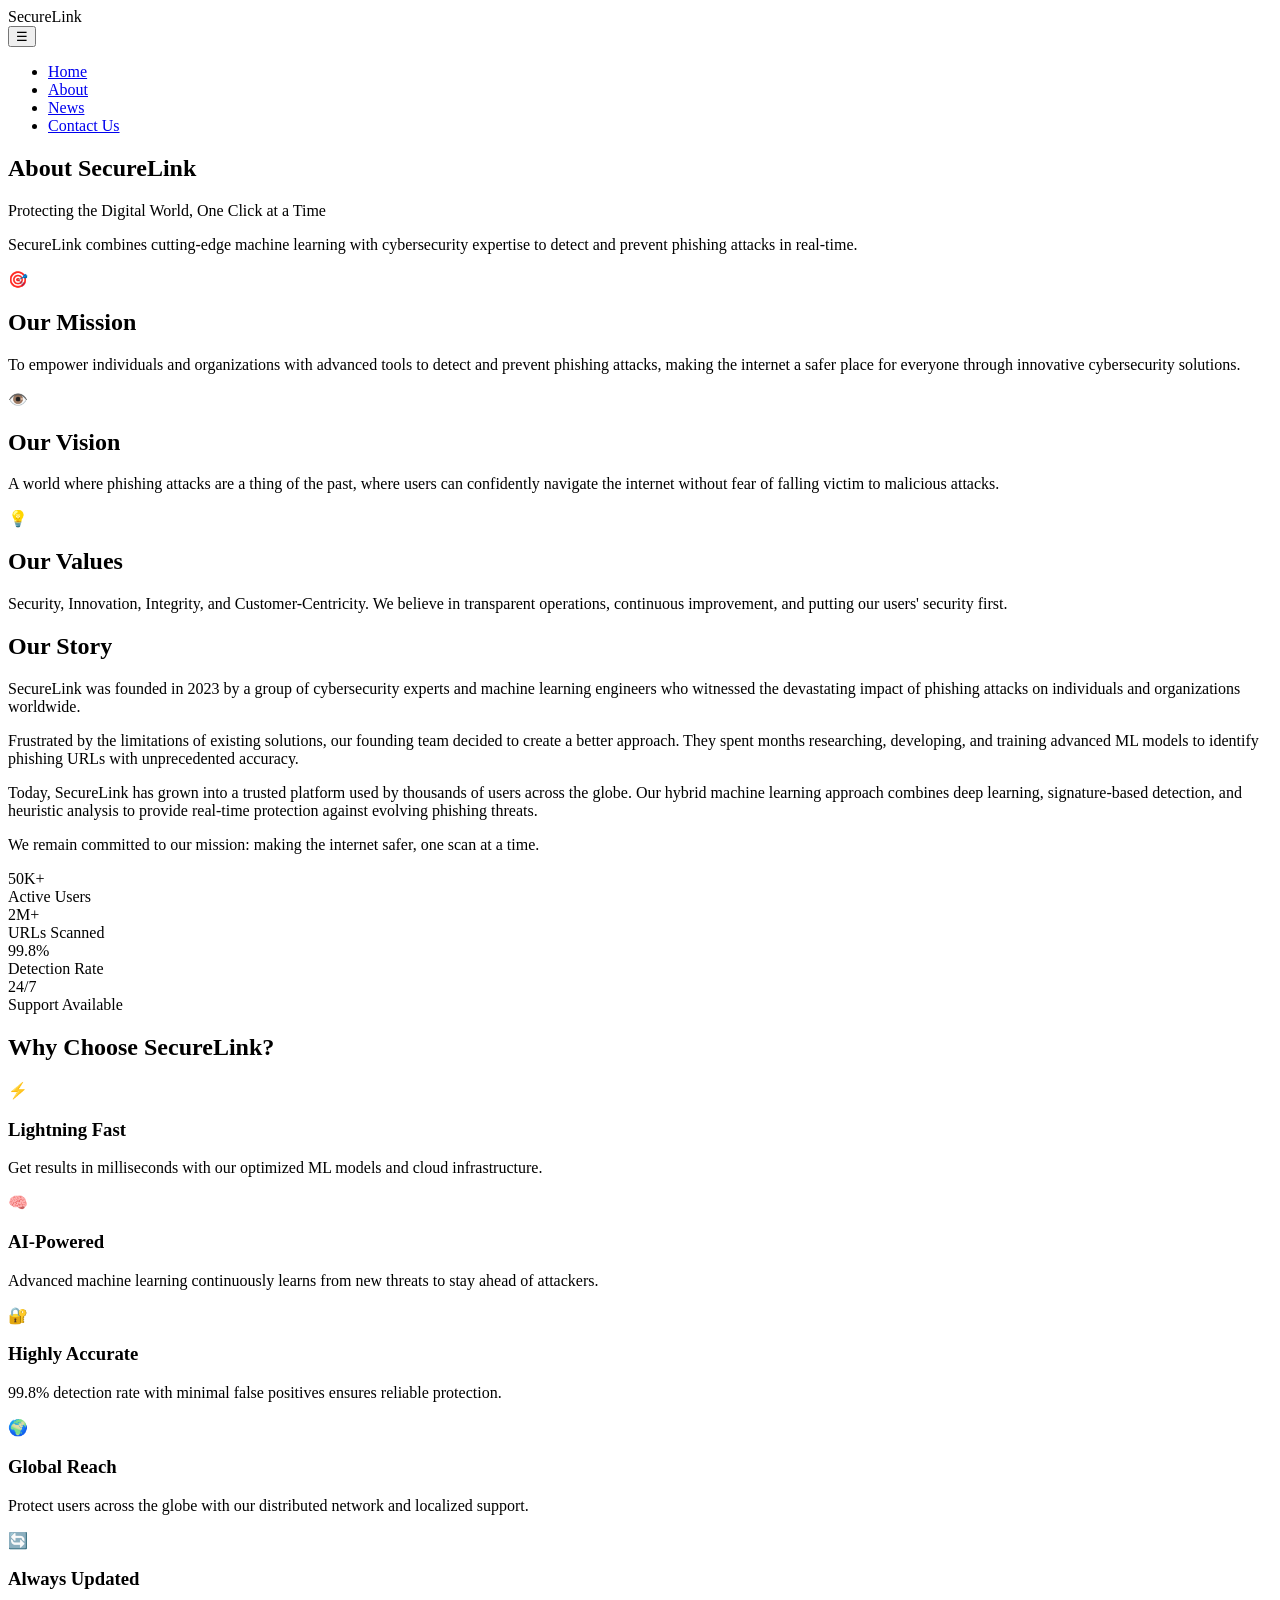
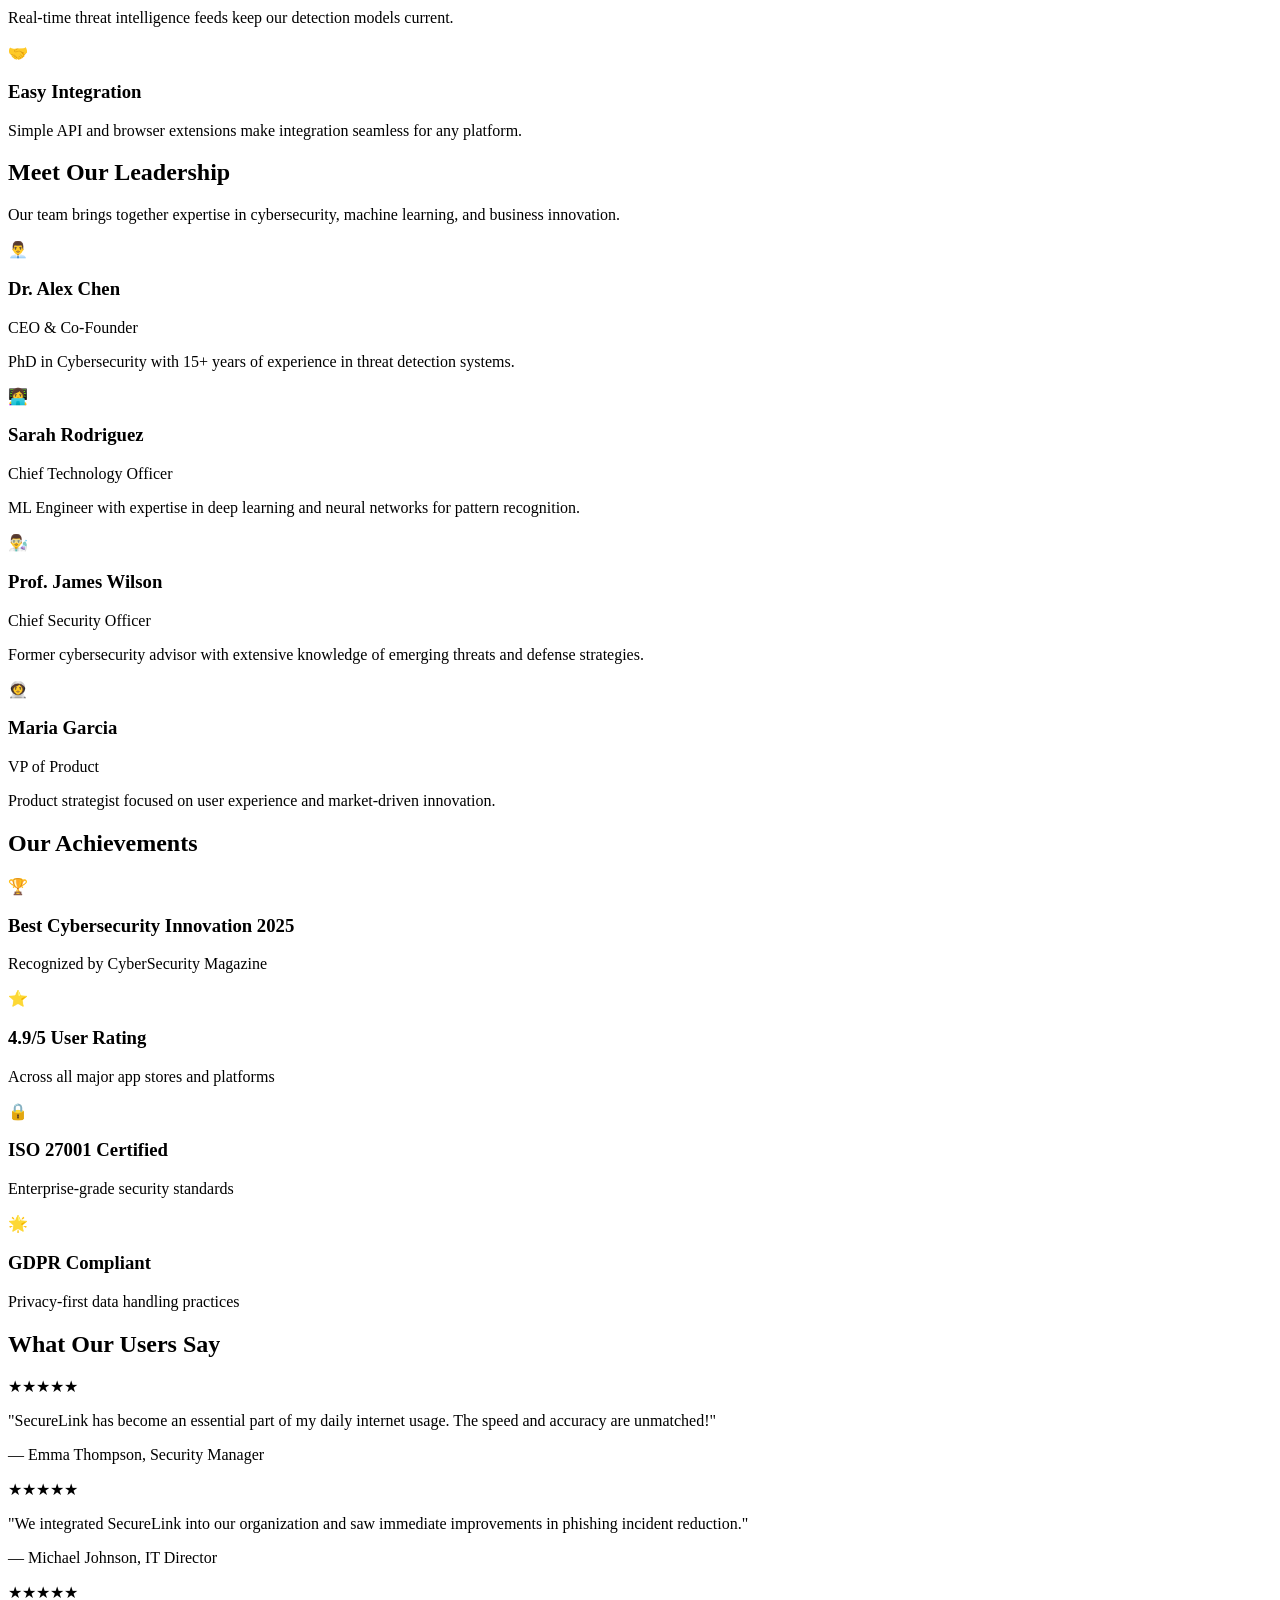
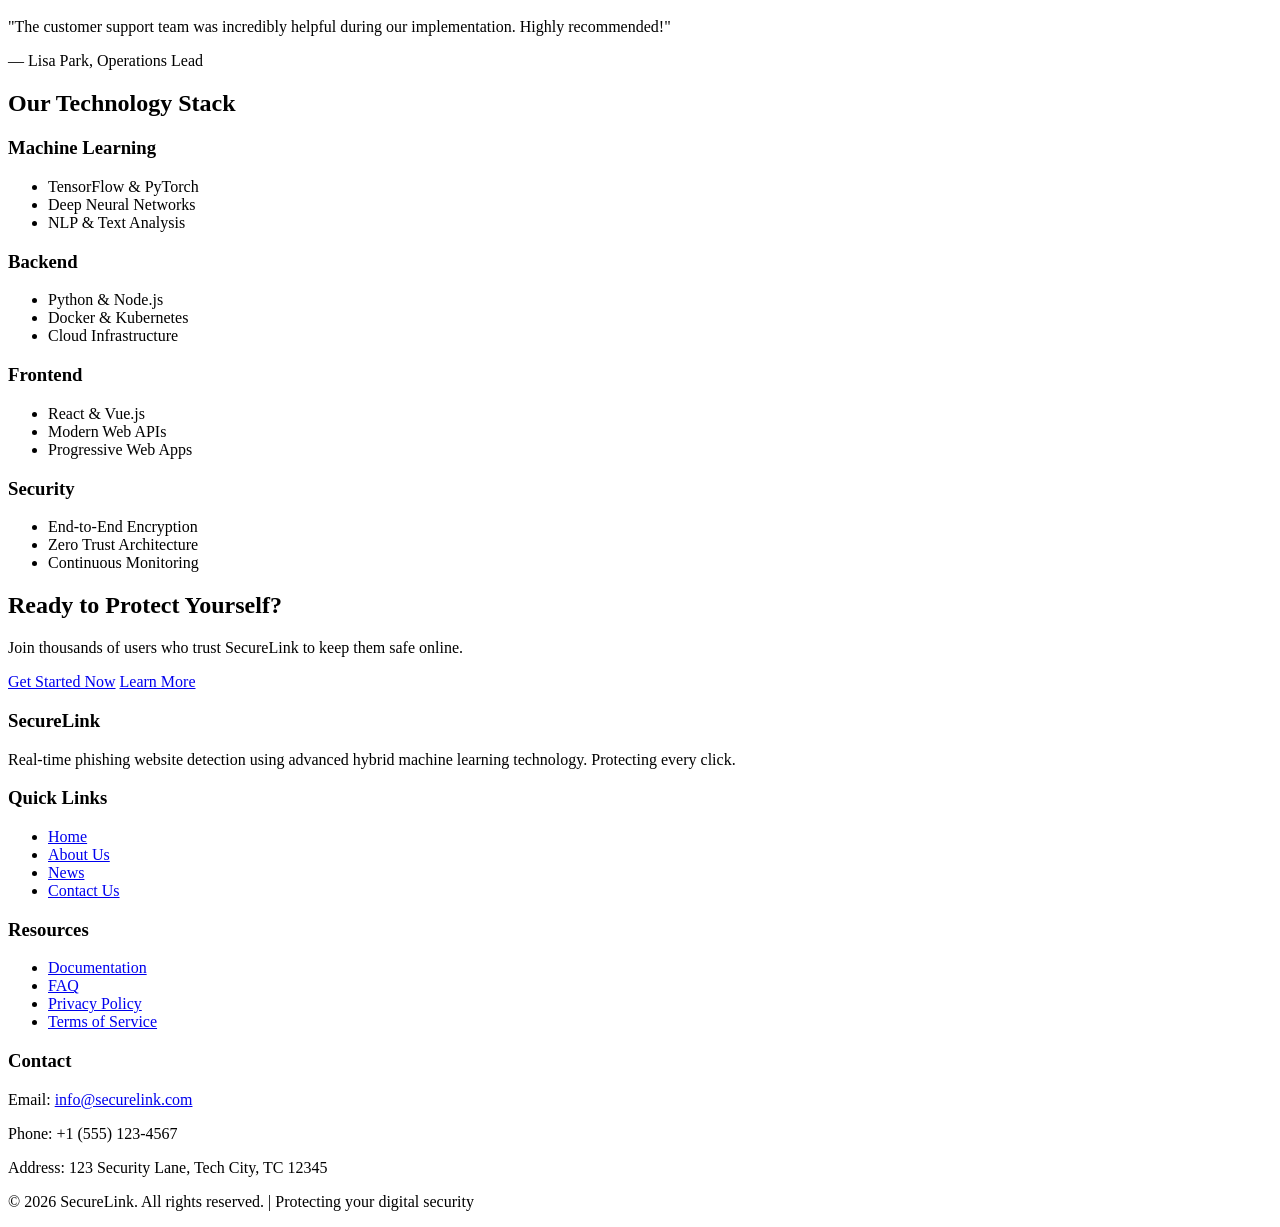
==== about.html @ 4a09cfc0 "about 2.0" ====
<!DOCTYPE html>
<html lang="en">
<head>
    <meta charset="UTF-8">
    <meta http-equiv="X-UA-Compatible" content="IE=edge">
    <meta name="viewport" content="width=device-width, initial-scale=1.0">
    <title>About Us - SecureLink</title>
    <meta name="description" content="Learn about SecureLink's mission to protect users from phishing attacks using advanced machine learning technology.">
    <link rel="stylesheet" href="css/style.css">
</head>
<body>
    <header class="site-header">
        <div class="logo">SecureLink</div>
        <button class="nav-toggle" aria-label="Toggle navigation">&#9776;</button>
        <nav class="main-nav">
            <ul>
                <li><a href="index.html">Home</a></li>
                <li><a href="about.html" class="active">About</a></li>
                <li><a href="#news">News</a></li>
                <li><a href="contact.html">Contact Us</a></li>
            </ul>
        </nav>
    </header>

    <main class="home-page">
        <!-- Hero Section -->
        <section class="about-hero" aria-labelledby="about-title">
            <div class="about-hero-content">
                <h1 id="about-title">About SecureLink</h1>
                <p class="hero-subtitle">Protecting the Digital World, One Click at a Time</p>
                <p class="hero-description">
                    SecureLink combines cutting-edge machine learning with cybersecurity expertise to detect and prevent phishing attacks in real-time.
                </p>
            </div>
        </section>

        <!-- Mission & Vision Section -->
        <section class="mission-vision" aria-labelledby="mission-heading">
            <div class="mission-vision-container">
                <article class="mission-card">
                    <div class="card-icon">🎯</div>
                    <h2 id="mission-heading">Our Mission</h2>
                    <p>
                        To empower individuals and organizations with advanced tools to detect and prevent phishing attacks, 
                        making the internet a safer place for everyone through innovative cybersecurity solutions.
                    </p>
                </article>

                <article class="mission-card">
                    <div class="card-icon">👁️</div>
                    <h2>Our Vision</h2>
                    <p>
                        A world where phishing attacks are a thing of the past, where users can confidently navigate the internet 
                        without fear of falling victim to malicious attacks.
                    </p>
                </article>

                <article class="mission-card">
                    <div class="card-icon">💡</div>
                    <h2>Our Values</h2>
                    <p>
                        Security, Innovation, Integrity, and Customer-Centricity. We believe in transparent operations, 
                        continuous improvement, and putting our users' security first.
                    </p>
                </article>
            </div>
        </section>

        <!-- Story Section -->
        <section class="about-story" aria-labelledby="story-heading">
            <div class="story-container">
                <div class="story-content">
                    <h2 id="story-heading">Our Story</h2>
                    <p>
                        SecureLink was founded in 2023 by a group of cybersecurity experts and machine learning engineers 
                        who witnessed the devastating impact of phishing attacks on individuals and organizations worldwide.
                    </p>
                    <p>
                        Frustrated by the limitations of existing solutions, our founding team decided to create a better approach. 
                        They spent months researching, developing, and training advanced ML models to identify phishing URLs with 
                        unprecedented accuracy.
                    </p>
                    <p>
                        Today, SecureLink has grown into a trusted platform used by thousands of users across the globe. 
                        Our hybrid machine learning approach combines deep learning, signature-based detection, and heuristic analysis 
                        to provide real-time protection against evolving phishing threats.
                    </p>
                    <p>
                        We remain committed to our mission: making the internet safer, one scan at a time.
                    </p>
                </div>
                <div class="story-stats">
                    <div class="stat-box">
                        <div class="stat-number">50K+</div>
                        <div class="stat-label">Active Users</div>
                    </div>
                    <div class="stat-box">
                        <div class="stat-number">2M+</div>
                        <div class="stat-label">URLs Scanned</div>
                    </div>
                    <div class="stat-box">
                        <div class="stat-number">99.8%</div>
                        <div class="stat-label">Detection Rate</div>
                    </div>
                    <div class="stat-box">
                        <div class="stat-number">24/7</div>
                        <div class="stat-label">Support Available</div>
                    </div>
                </div>
            </div>
        </section>

        <!-- Features/Highlights Section -->
        <section class="about-features" aria-labelledby="features-heading">
            <div class="features-container">
                <h2 id="features-heading">Why Choose SecureLink?</h2>
                <div class="features-grid">
                    <article class="feature-item" tabindex="0">
                        <div class="feature-icon">⚡</div>
                        <h3>Lightning Fast</h3>
                        <p>Get results in milliseconds with our optimized ML models and cloud infrastructure.</p>
                    </article>

                    <article class="feature-item" tabindex="0">
                        <div class="feature-icon">🧠</div>
                        <h3>AI-Powered</h3>
                        <p>Advanced machine learning continuously learns from new threats to stay ahead of attackers.</p>
                    </article>

                    <article class="feature-item" tabindex="0">
                        <div class="feature-icon">🔐</div>
                        <h3>Highly Accurate</h3>
                        <p>99.8% detection rate with minimal false positives ensures reliable protection.</p>
                    </article>

                    <article class="feature-item" tabindex="0">
                        <div class="feature-icon">🌍</div>
                        <h3>Global Reach</h3>
                        <p>Protect users across the globe with our distributed network and localized support.</p>
                    </article>

                    <article class="feature-item" tabindex="0">
                        <div class="feature-icon">🔄</div>
                        <h3>Always Updated</h3>
                        <p>Real-time threat intelligence feeds keep our detection models current.</p>
                    </article>

                    <article class="feature-item" tabindex="0">
                        <div class="feature-icon">🤝</div>
                        <h3>Easy Integration</h3>
                        <p>Simple API and browser extensions make integration seamless for any platform.</p>
                    </article>
                </div>
            </div>
        </section>

        <!-- Team Section -->
        <section class="about-team" aria-labelledby="team-heading">
            <div class="team-container">
                <h2 id="team-heading">Meet Our Leadership</h2>
                <p class="team-intro">
                    Our team brings together expertise in cybersecurity, machine learning, and business innovation.
                </p>
                <div class="team-grid">
                    <article class="team-member">
                        <div class="member-avatar">👨‍💼</div>
                        <h3>Dr. Alex Chen</h3>
                        <p class="member-role">CEO & Co-Founder</p>
                        <p class="member-bio">
                            PhD in Cybersecurity with 15+ years of experience in threat detection systems.
                        </p>
                    </article>

                    <article class="team-member">
                        <div class="member-avatar">👩‍💻</div>
                        <h3>Sarah Rodriguez</h3>
                        <p class="member-role">Chief Technology Officer</p>
                        <p class="member-bio">
                            ML Engineer with expertise in deep learning and neural networks for pattern recognition.
                        </p>
                    </article>

                    <article class="team-member">
                        <div class="member-avatar">👨‍🔬</div>
                        <h3>Prof. James Wilson</h3>
                        <p class="member-role">Chief Security Officer</p>
                        <p class="member-bio">
                            Former cybersecurity advisor with extensive knowledge of emerging threats and defense strategies.
                        </p>
                    </article>

                    <article class="team-member">
                        <div class="member-avatar">👩‍🚀</div>
                        <h3>Maria Garcia</h3>
                        <p class="member-role">VP of Product</p>
                        <p class="member-bio">
                            Product strategist focused on user experience and market-driven innovation.
                        </p>
                    </article>
                </div>
            </div>
        </section>

        <!-- Achievements Section -->
        <section class="achievements" aria-labelledby="achievements-heading">
            <div class="achievements-container">
                <h2 id="achievements-heading">Our Achievements</h2>
                <div class="achievements-grid">
                    <div class="achievement-item">
                        <span class="achievement-icon">🏆</span>
                        <h3>Best Cybersecurity Innovation 2025</h3>
                        <p>Recognized by CyberSecurity Magazine</p>
                    </div>
                    <div class="achievement-item">
                        <span class="achievement-icon">⭐</span>
                        <h3>4.9/5 User Rating</h3>
                        <p>Across all major app stores and platforms</p>
                    </div>
                    <div class="achievement-item">
                        <span class="achievement-icon">🔒</span>
                        <h3>ISO 27001 Certified</h3>
                        <p>Enterprise-grade security standards</p>
                    </div>
                    <div class="achievement-item">
                        <span class="achievement-icon">🌟</span>
                        <h3>GDPR Compliant</h3>
                        <p>Privacy-first data handling practices</p>
                    </div>
                </div>
            </div>
        </section>

        <!-- Testimonials Section -->
        <section class="testimonials" aria-labelledby="testimonials-heading">
            <div class="testimonials-container">
                <h2 id="testimonials-heading">What Our Users Say</h2>
                <div class="testimonials-grid">
                    <article class="testimonial-card">
                        <div class="testimonial-rating">★★★★★</div>
                        <p class="testimonial-text">
                            "SecureLink has become an essential part of my daily internet usage. The speed and accuracy are unmatched!"
                        </p>
                        <p class="testimonial-author">— Emma Thompson, Security Manager</p>
                    </article>

                    <article class="testimonial-card">
                        <div class="testimonial-rating">★★★★★</div>
                        <p class="testimonial-text">
                            "We integrated SecureLink into our organization and saw immediate improvements in phishing incident reduction."
                        </p>
                        <p class="testimonial-author">— Michael Johnson, IT Director</p>
                    </article>

                    <article class="testimonial-card">
                        <div class="testimonial-rating">★★★★★</div>
                        <p class="testimonial-text">
                            "The customer support team was incredibly helpful during our implementation. Highly recommended!"
                        </p>
                        <p class="testimonial-author">— Lisa Park, Operations Lead</p>
                    </article>
                </div>
            </div>
        </section>

        <!-- Technology Stack Section -->
        <section class="technology-stack" aria-labelledby="tech-heading">
            <div class="tech-container">
                <h2 id="tech-heading">Our Technology Stack</h2>
                <div class="tech-grid">
                    <div class="tech-item">
                        <h3>Machine Learning</h3>
                        <ul>
                            <li>TensorFlow & PyTorch</li>
                            <li>Deep Neural Networks</li>
                            <li>NLP & Text Analysis</li>
                        </ul>
                    </div>
                    <div class="tech-item">
                        <h3>Backend</h3>
                        <ul>
                            <li>Python & Node.js</li>
                            <li>Docker & Kubernetes</li>
                            <li>Cloud Infrastructure</li>
                        </ul>
                    </div>
                    <div class="tech-item">
                        <h3>Frontend</h3>
                        <ul>
                            <li>React & Vue.js</li>
                            <li>Modern Web APIs</li>
                            <li>Progressive Web Apps</li>
                        </ul>
                    </div>
                    <div class="tech-item">
                        <h3>Security</h3>
                        <ul>
                            <li>End-to-End Encryption</li>
                            <li>Zero Trust Architecture</li>
                            <li>Continuous Monitoring</li>
                        </ul>
                    </div>
                </div>
            </div>
        </section>

        <!-- CTA Section -->
        <section class="about-cta" aria-labelledby="cta-heading">
            <div class="cta-content">
                <h2 id="cta-heading">Ready to Protect Yourself?</h2>
                <p>Join thousands of users who trust SecureLink to keep them safe online.</p>
                <div class="cta-buttons">
                    <a href="index.html" class="cta-btn cta-btn-primary">Get Started Now</a>
                    <a href="contact.html" class="cta-btn cta-btn-secondary">Learn More</a>
                </div>
            </div>
        </section>
    </main>

    <footer>
        <div class="footer-content">
            <div class="footer-section">
                <h3>SecureLink</h3>
                <p>Real-time phishing website detection using advanced hybrid machine learning technology. Protecting every click.</p>
            </div>
            <div class="footer-section">
                <h3>Quick Links</h3>
                <ul>
                    <li><a href="index.html">Home</a></li>
                    <li><a href="about.html">About Us</a></li>
                    <li><a href="#news">News</a></li>
                    <li><a href="contact.html">Contact Us</a></li>
                </ul>
            </div>
            <div class="footer-section">
                <h3>Resources</h3>
                <ul>
                    <li><a href="#">Documentation</a></li>
                    <li><a href="#">FAQ</a></li>
                    <li><a href="#">Privacy Policy</a></li>
                    <li><a href="#">Terms of Service</a></li>
                </ul>
            </div>
            <div class="footer-section">
                <h3>Contact</h3>
                <p>Email: <a href="mailto:info@securelink.com">info@securelink.com</a></p>
                <p>Phone: +1 (555) 123-4567</p>
                <p>Address: 123 Security Lane, Tech City, TC 12345</p>
            </div>
        </div>
        <div class="footer-bottom">
            <p>&copy; 2026 SecureLink. All rights reserved. | Protecting your digital security</p>
        </div>
    </footer>

    <script src="js/Script.js"></script>
</body>
</html>
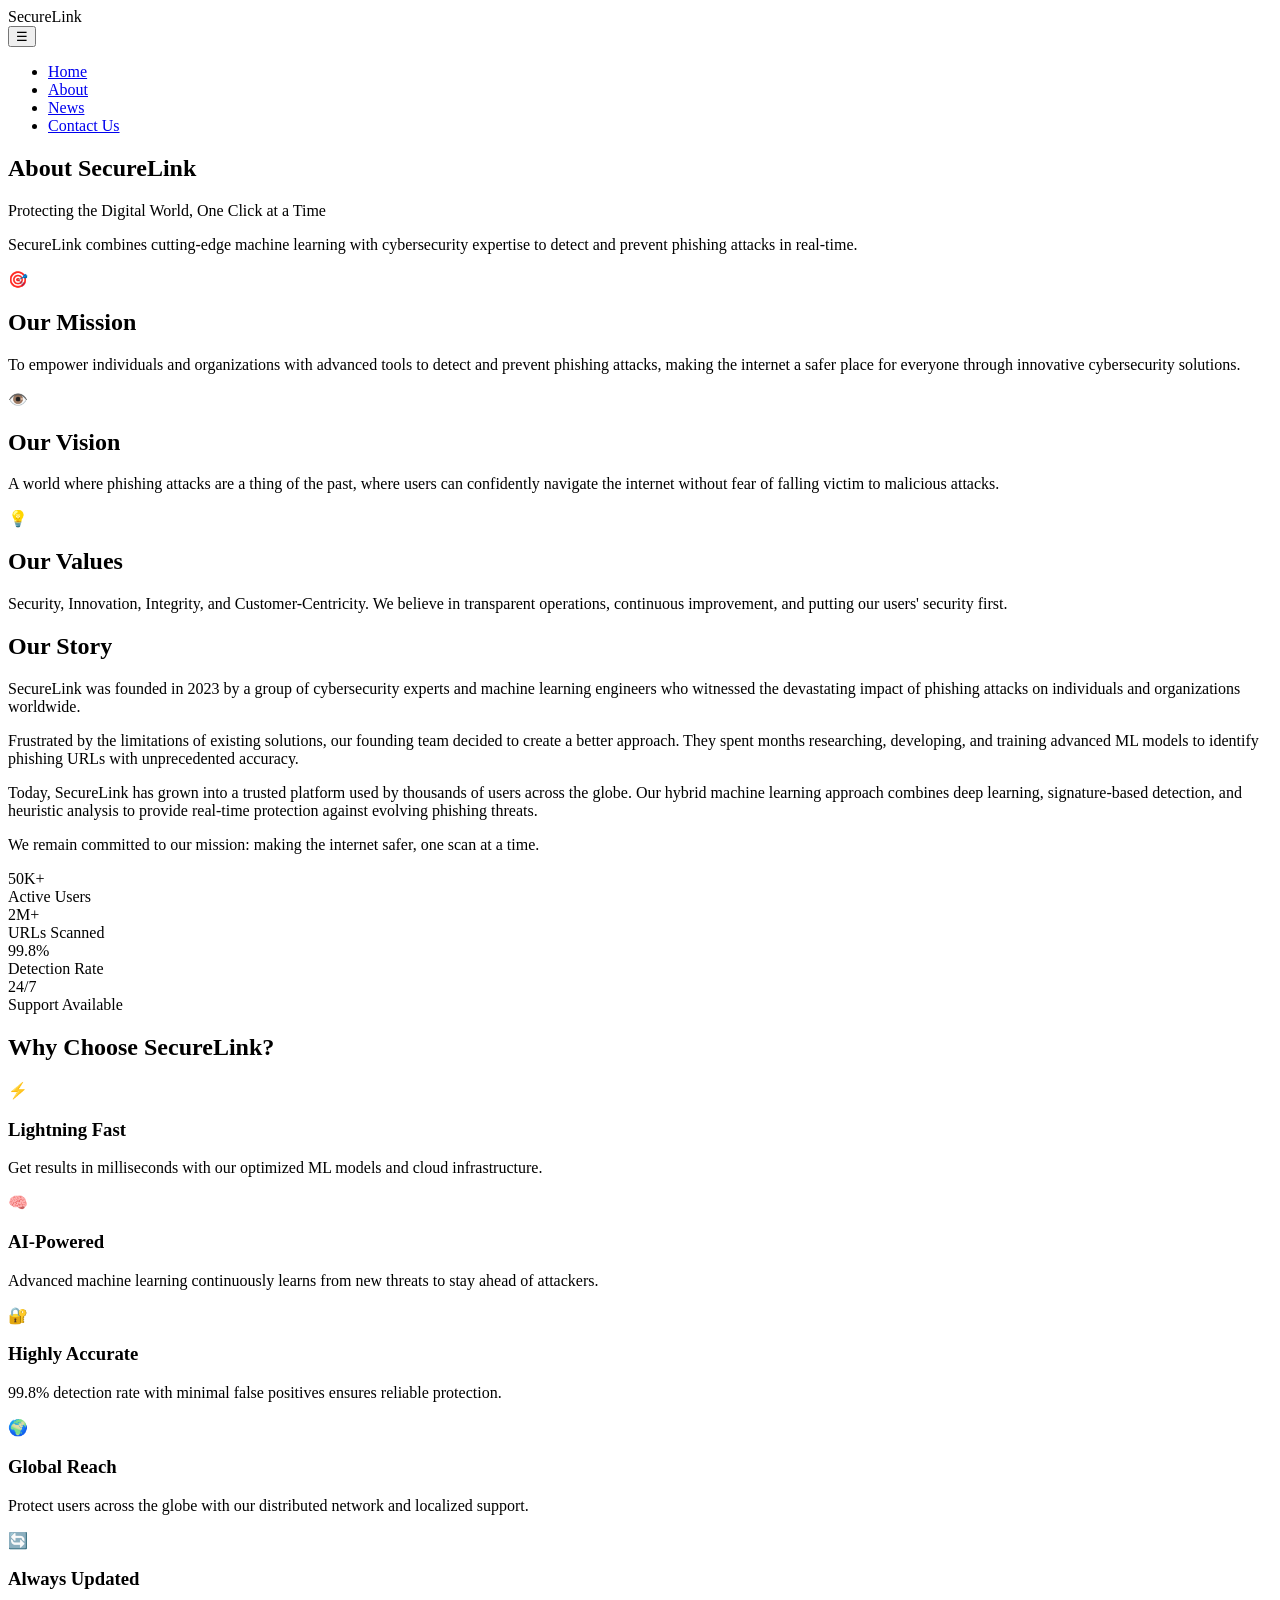
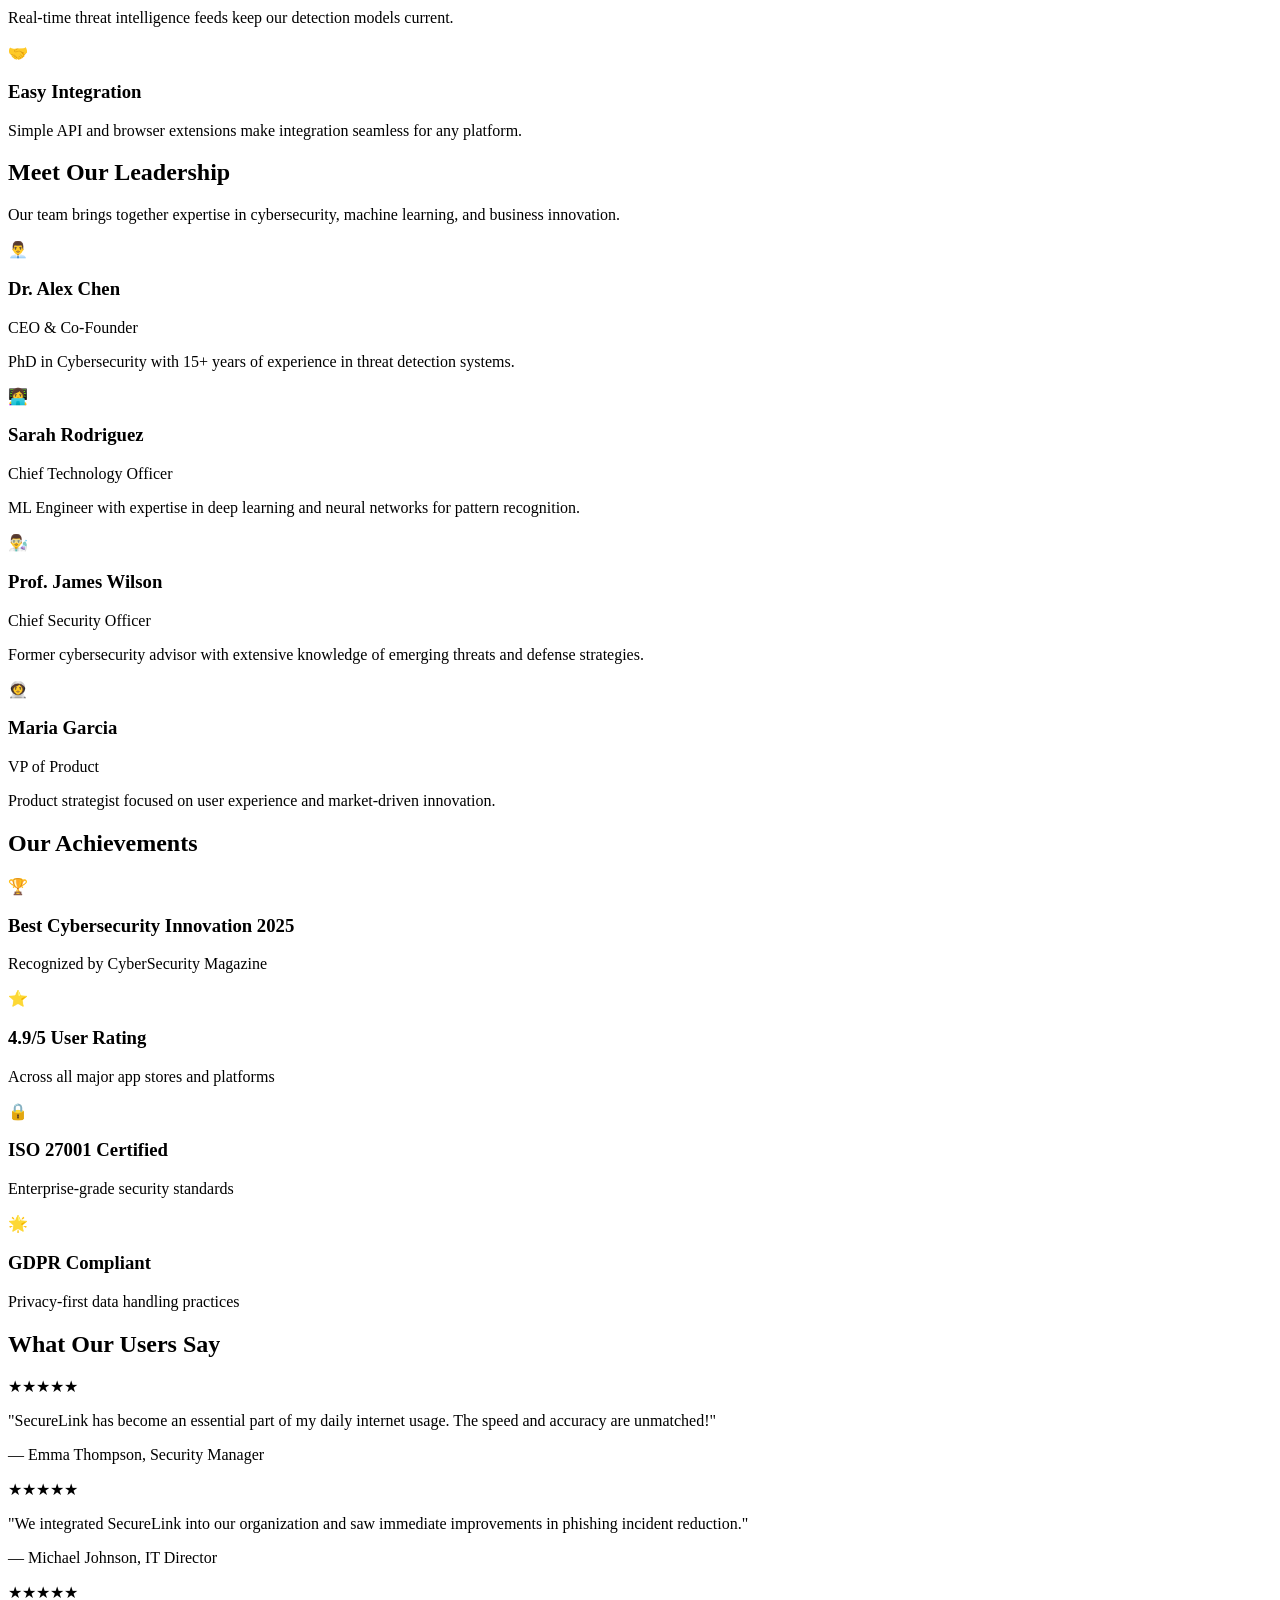
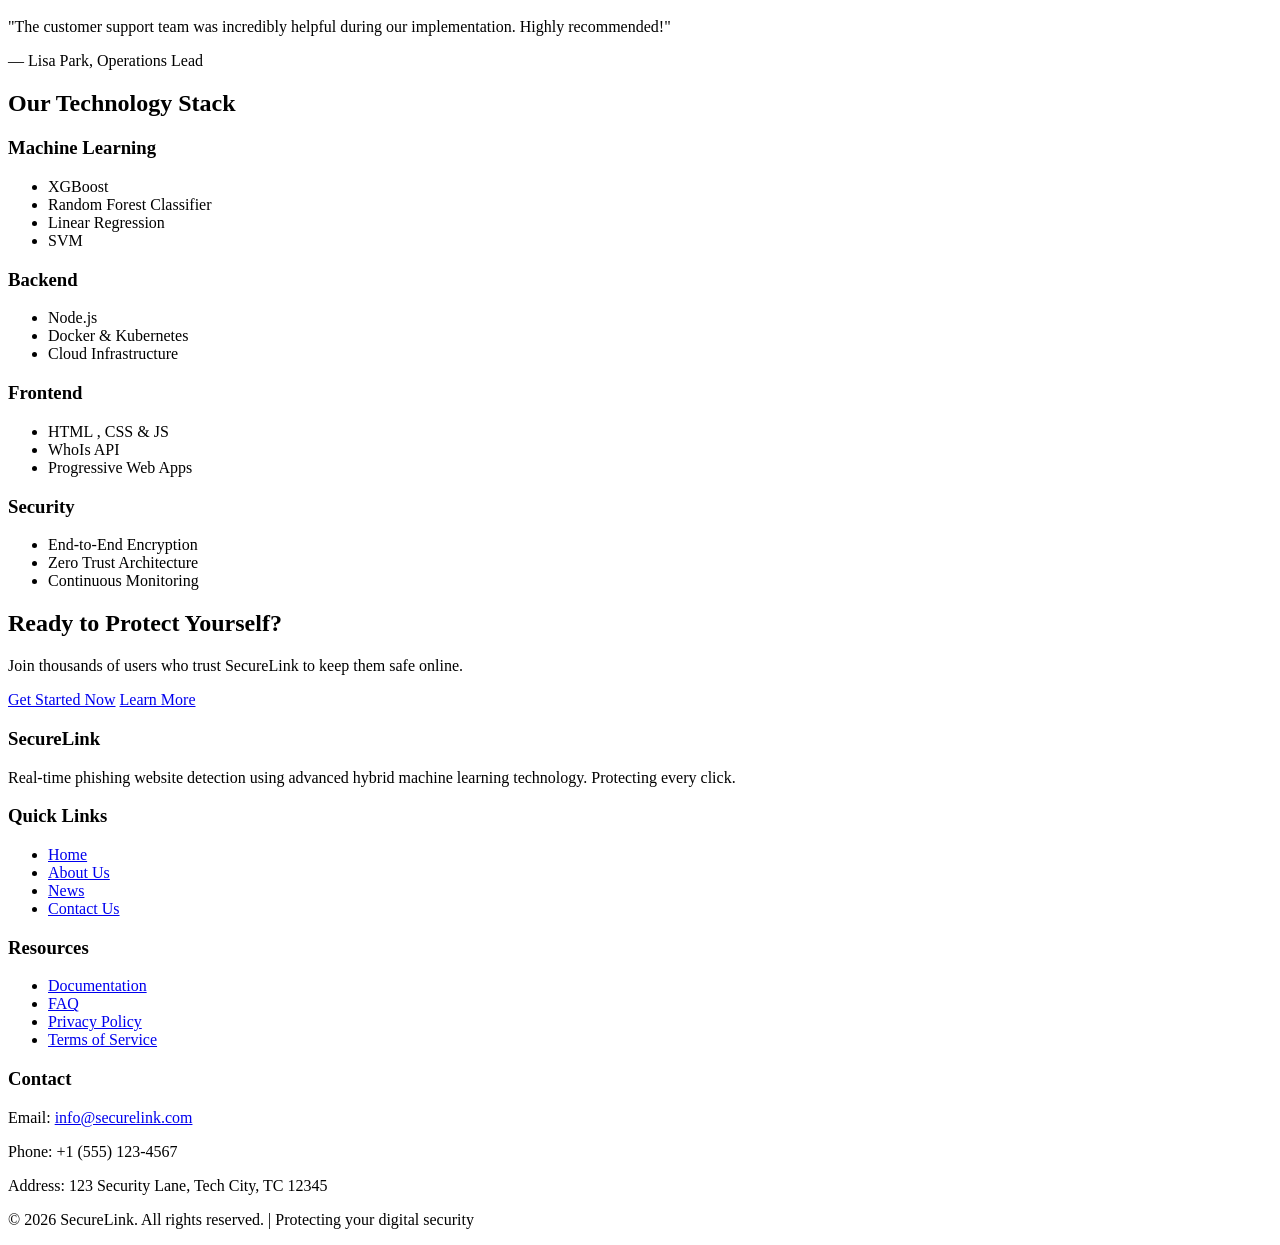
==== commit 57d079e4: "about2.5" ====
--- a/about.html
+++ b/about.html
@@ -270,15 +270,16 @@
                     <div class="tech-item">
                         <h3>Machine Learning</h3>
                         <ul>
-                            <li>TensorFlow & PyTorch</li>
-                            <li>Deep Neural Networks</li>
-                            <li>NLP & Text Analysis</li>
+                            <li>XGBoost</li>
+                            <li>Random Forest Classifier</li>
+                            <li>Linear Regression</li>
+                            <li>SVM</li>
                         </ul>
                     </div>
                     <div class="tech-item">
                         <h3>Backend</h3>
                         <ul>
-                            <li>Python & Node.js</li>
+                            <li> Node.js</li>
                             <li>Docker & Kubernetes</li>
                             <li>Cloud Infrastructure</li>
                         </ul>
@@ -286,8 +287,8 @@
                     <div class="tech-item">
                         <h3>Frontend</h3>
                         <ul>
-                            <li>React & Vue.js</li>
-                            <li>Modern Web APIs</li>
+                            <li>HTML , CSS & JS</li>
+                            <li>WhoIs API</li>
                             <li>Progressive Web Apps</li>
                         </ul>
                     </div>
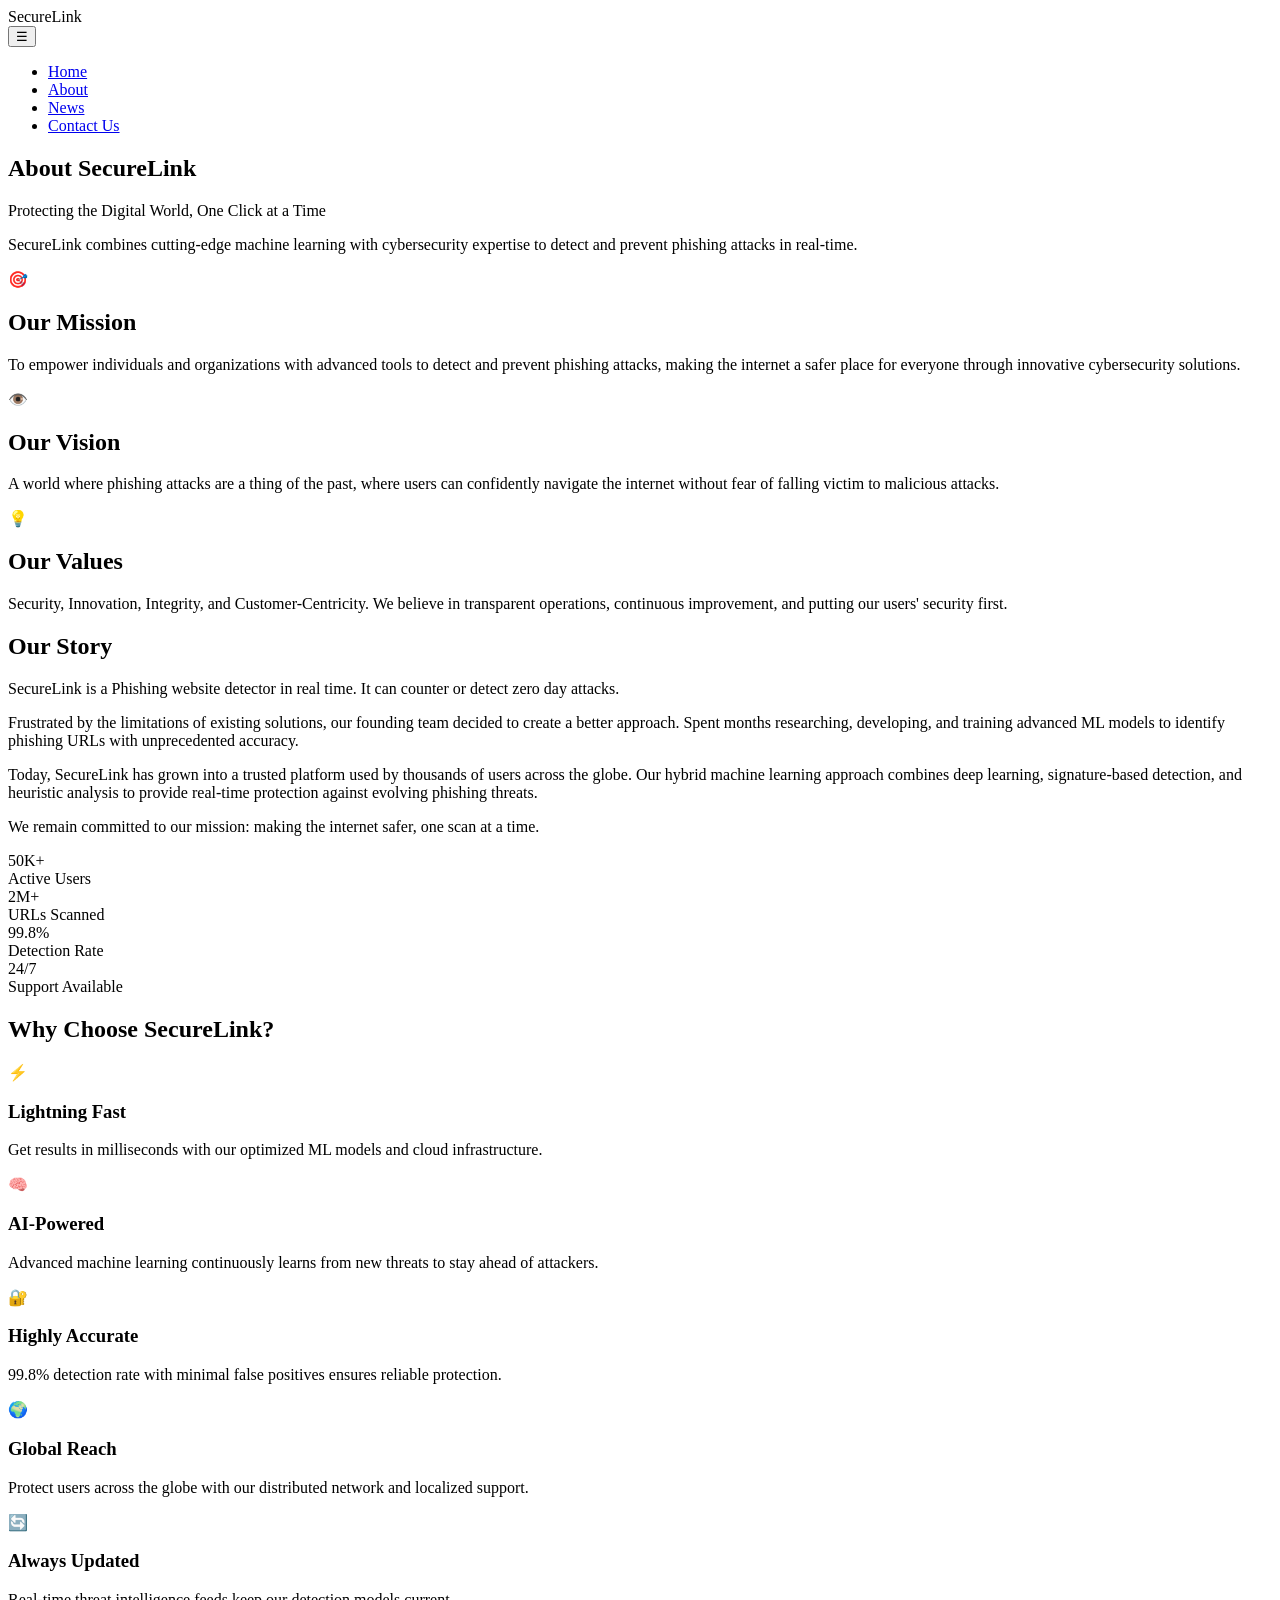
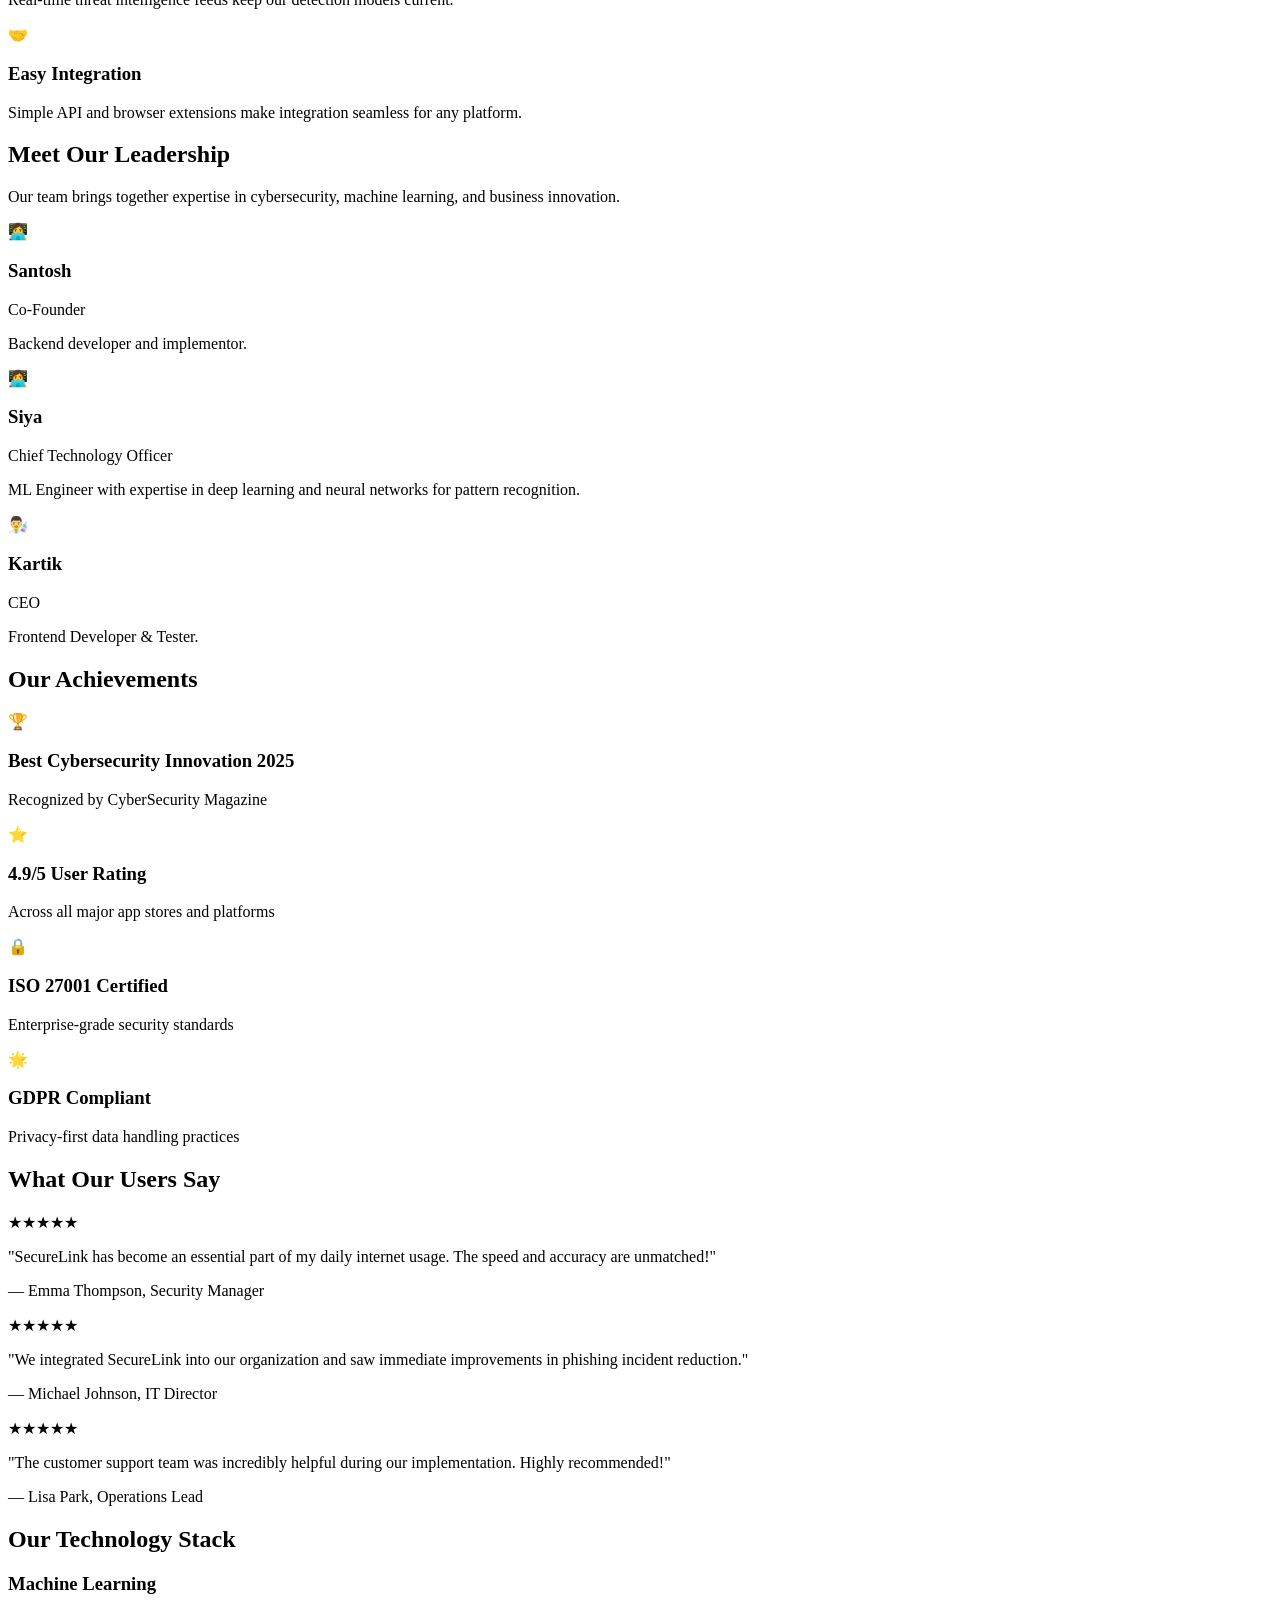
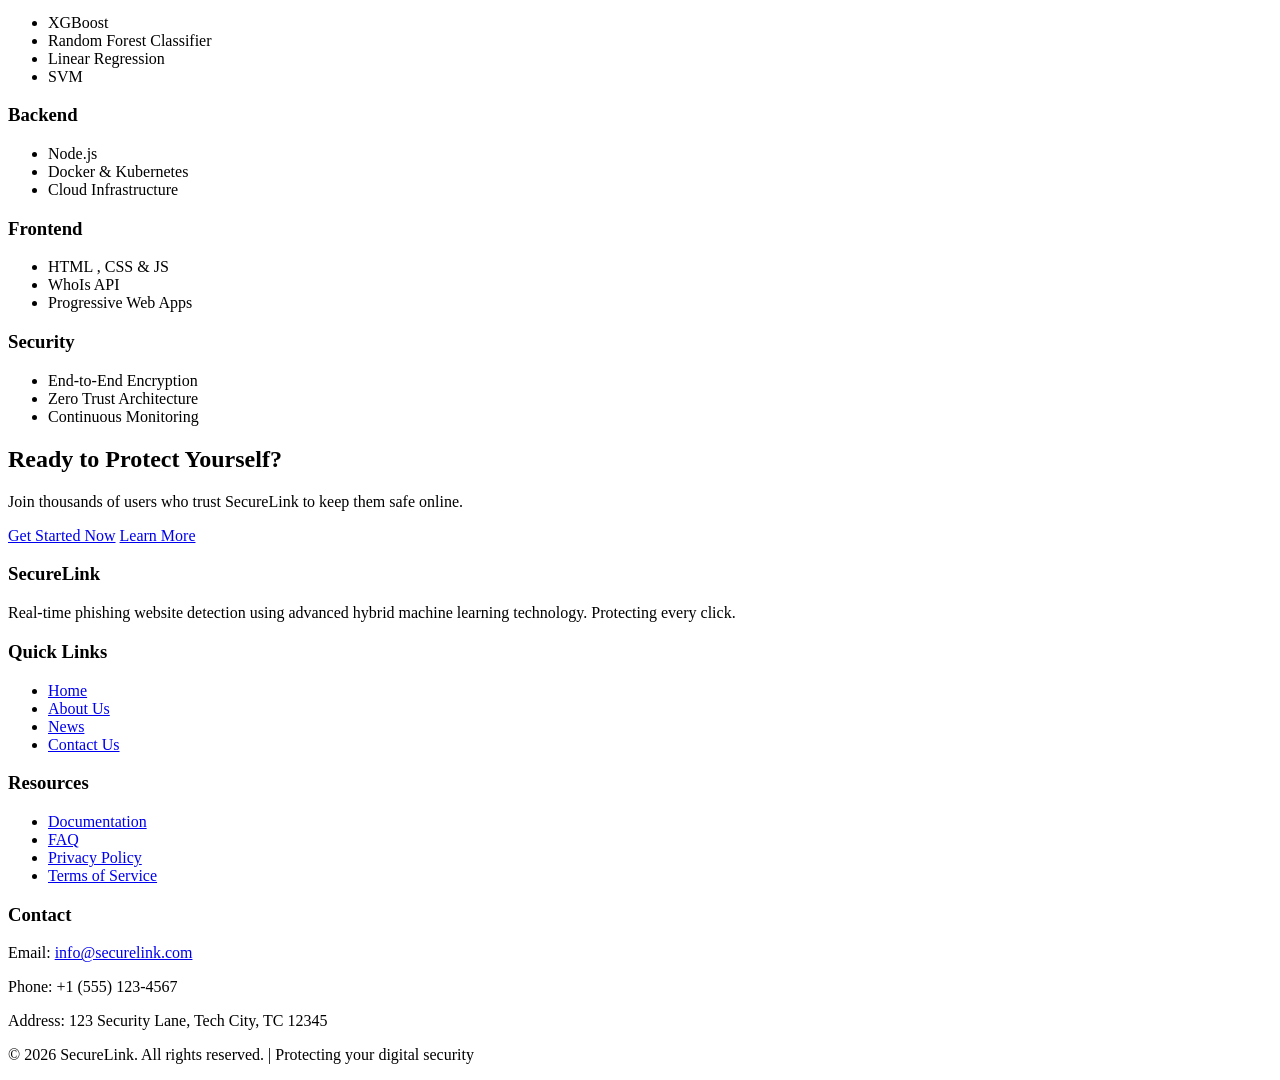
==== commit 8b96cfb9: "Revise team member details and roles in about.html Updated team member information and descriptions." ====
--- a/about.html
+++ b/about.html
@@ -72,12 +72,11 @@
                 <div class="story-content">
                     <h2 id="story-heading">Our Story</h2>
                     <p>
-                        SecureLink was founded in 2023 by a group of cybersecurity experts and machine learning engineers 
-                        who witnessed the devastating impact of phishing attacks on individuals and organizations worldwide.
+                        SecureLink is a Phishing website detector in real time. It can counter or detect zero day attacks.
                     </p>
                     <p>
                         Frustrated by the limitations of existing solutions, our founding team decided to create a better approach. 
-                        They spent months researching, developing, and training advanced ML models to identify phishing URLs with 
+                        Spent months researching, developing, and training advanced ML models to identify phishing URLs with 
                         unprecedented accuracy.
                     </p>
                     <p>
@@ -163,17 +162,17 @@
                 </p>
                 <div class="team-grid">
                     <article class="team-member">
-                        <div class="member-avatar">👨‍💼</div>
-                        <h3>Dr. Alex Chen</h3>
-                        <p class="member-role">CEO & Co-Founder</p>
+                        <div class="member-avatar">👩‍💻</div>
+                        <h3>Santosh</h3>
+                        <p class="member-role">Co-Founder</p>
                         <p class="member-bio">
-                            PhD in Cybersecurity with 15+ years of experience in threat detection systems.
+                           Backend developer and implementor.
                         </p>
                     </article>
 
                     <article class="team-member">
                         <div class="member-avatar">👩‍💻</div>
-                        <h3>Sarah Rodriguez</h3>
+                        <h3>Siya</h3>
                         <p class="member-role">Chief Technology Officer</p>
                         <p class="member-bio">
                             ML Engineer with expertise in deep learning and neural networks for pattern recognition.
@@ -182,19 +181,10 @@
 
                     <article class="team-member">
                         <div class="member-avatar">👨‍🔬</div>
-                        <h3>Prof. James Wilson</h3>
-                        <p class="member-role">Chief Security Officer</p>
+                        <h3>Kartik</h3>
+                        <p class="member-role">CEO</p>
                         <p class="member-bio">
-                            Former cybersecurity advisor with extensive knowledge of emerging threats and defense strategies.
-                        </p>
-                    </article>
-
-                    <article class="team-member">
-                        <div class="member-avatar">👩‍🚀</div>
-                        <h3>Maria Garcia</h3>
-                        <p class="member-role">VP of Product</p>
-                        <p class="member-bio">
-                            Product strategist focused on user experience and market-driven innovation.
+                            Frontend Developer & Tester.
                         </p>
                     </article>
                 </div>
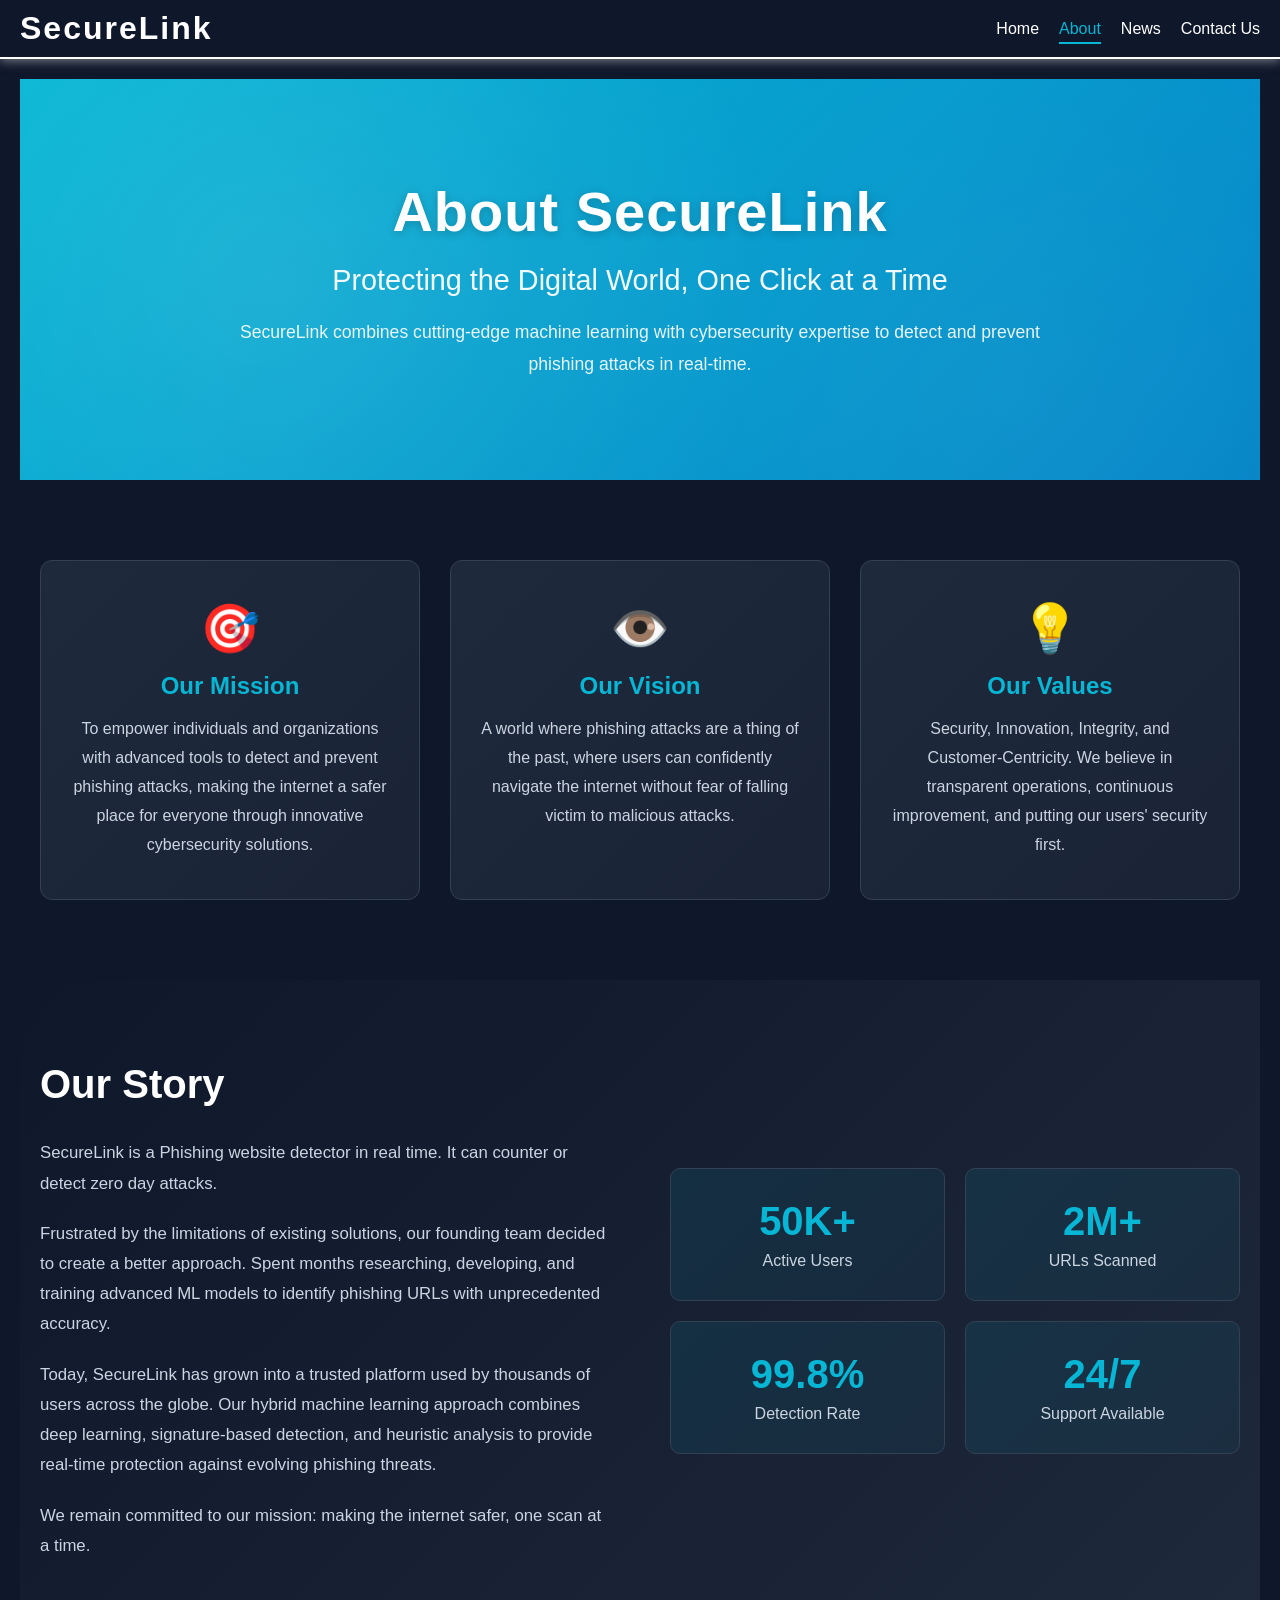
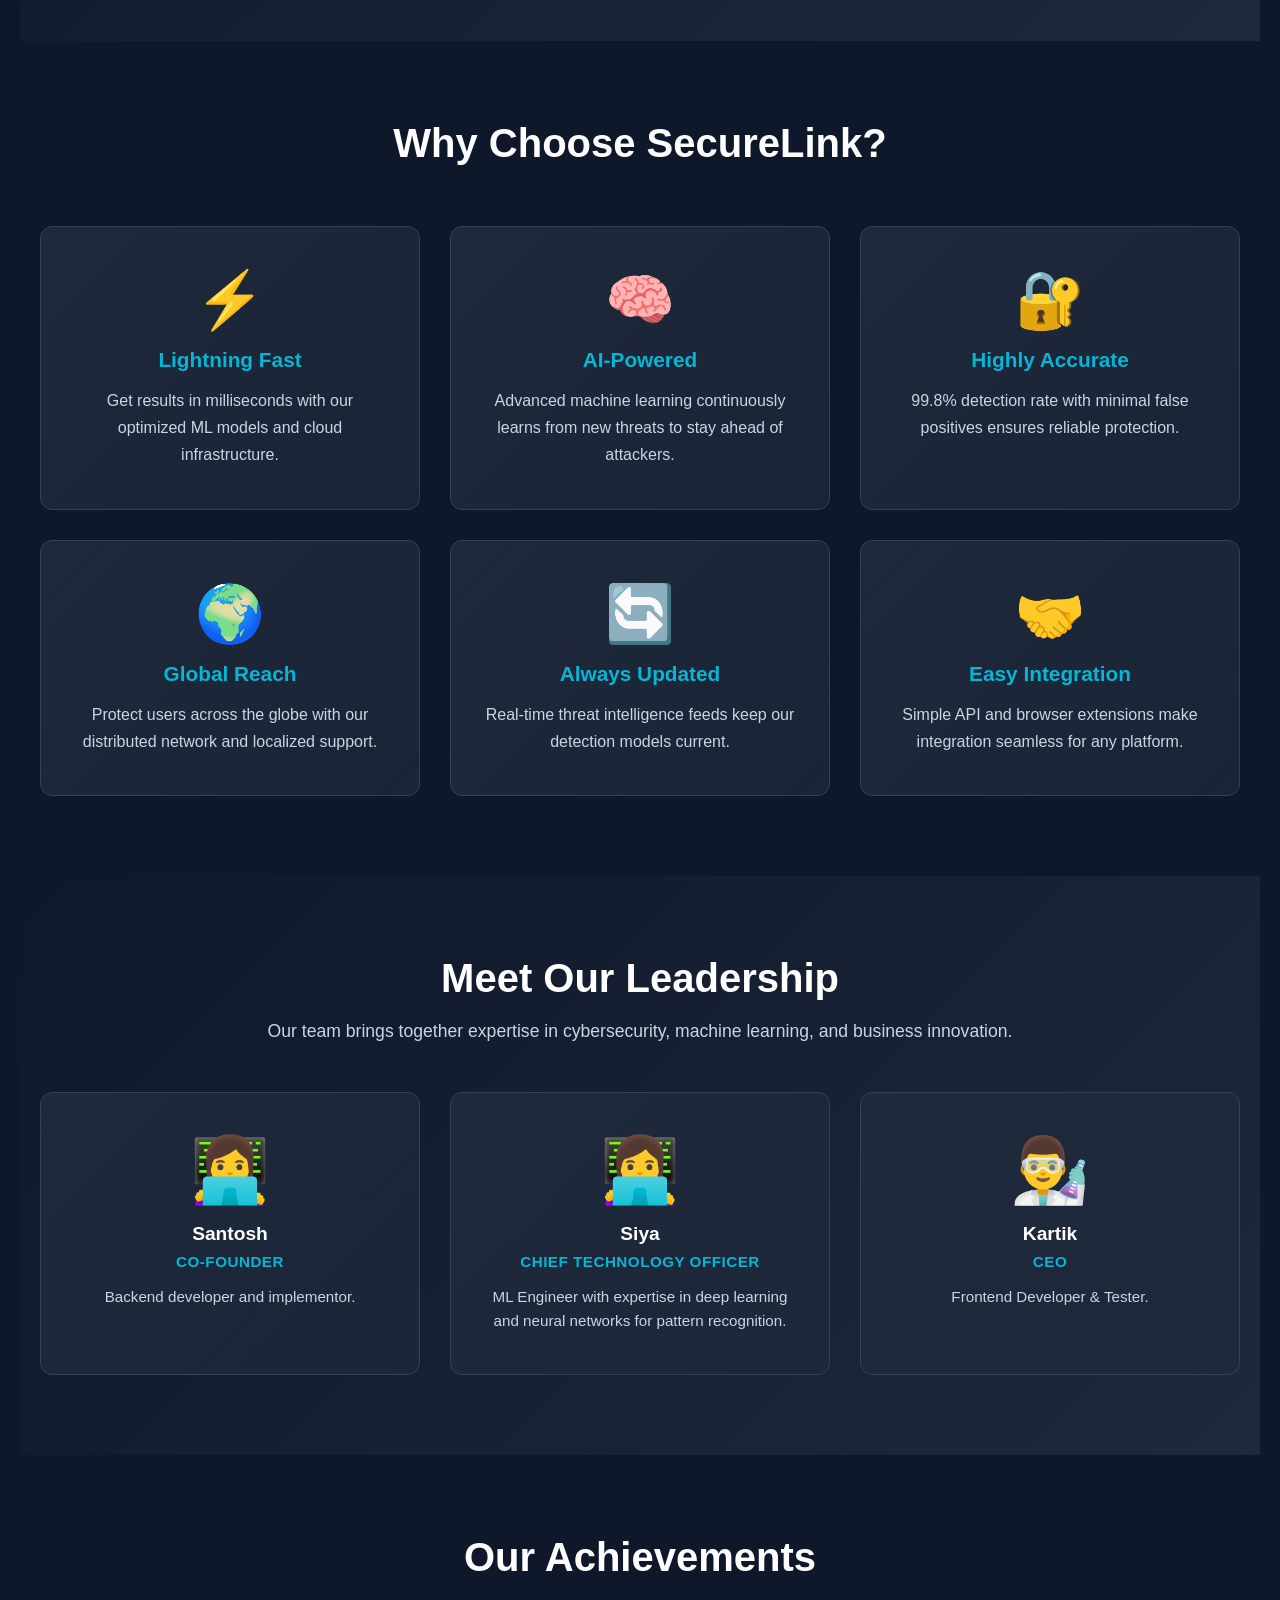
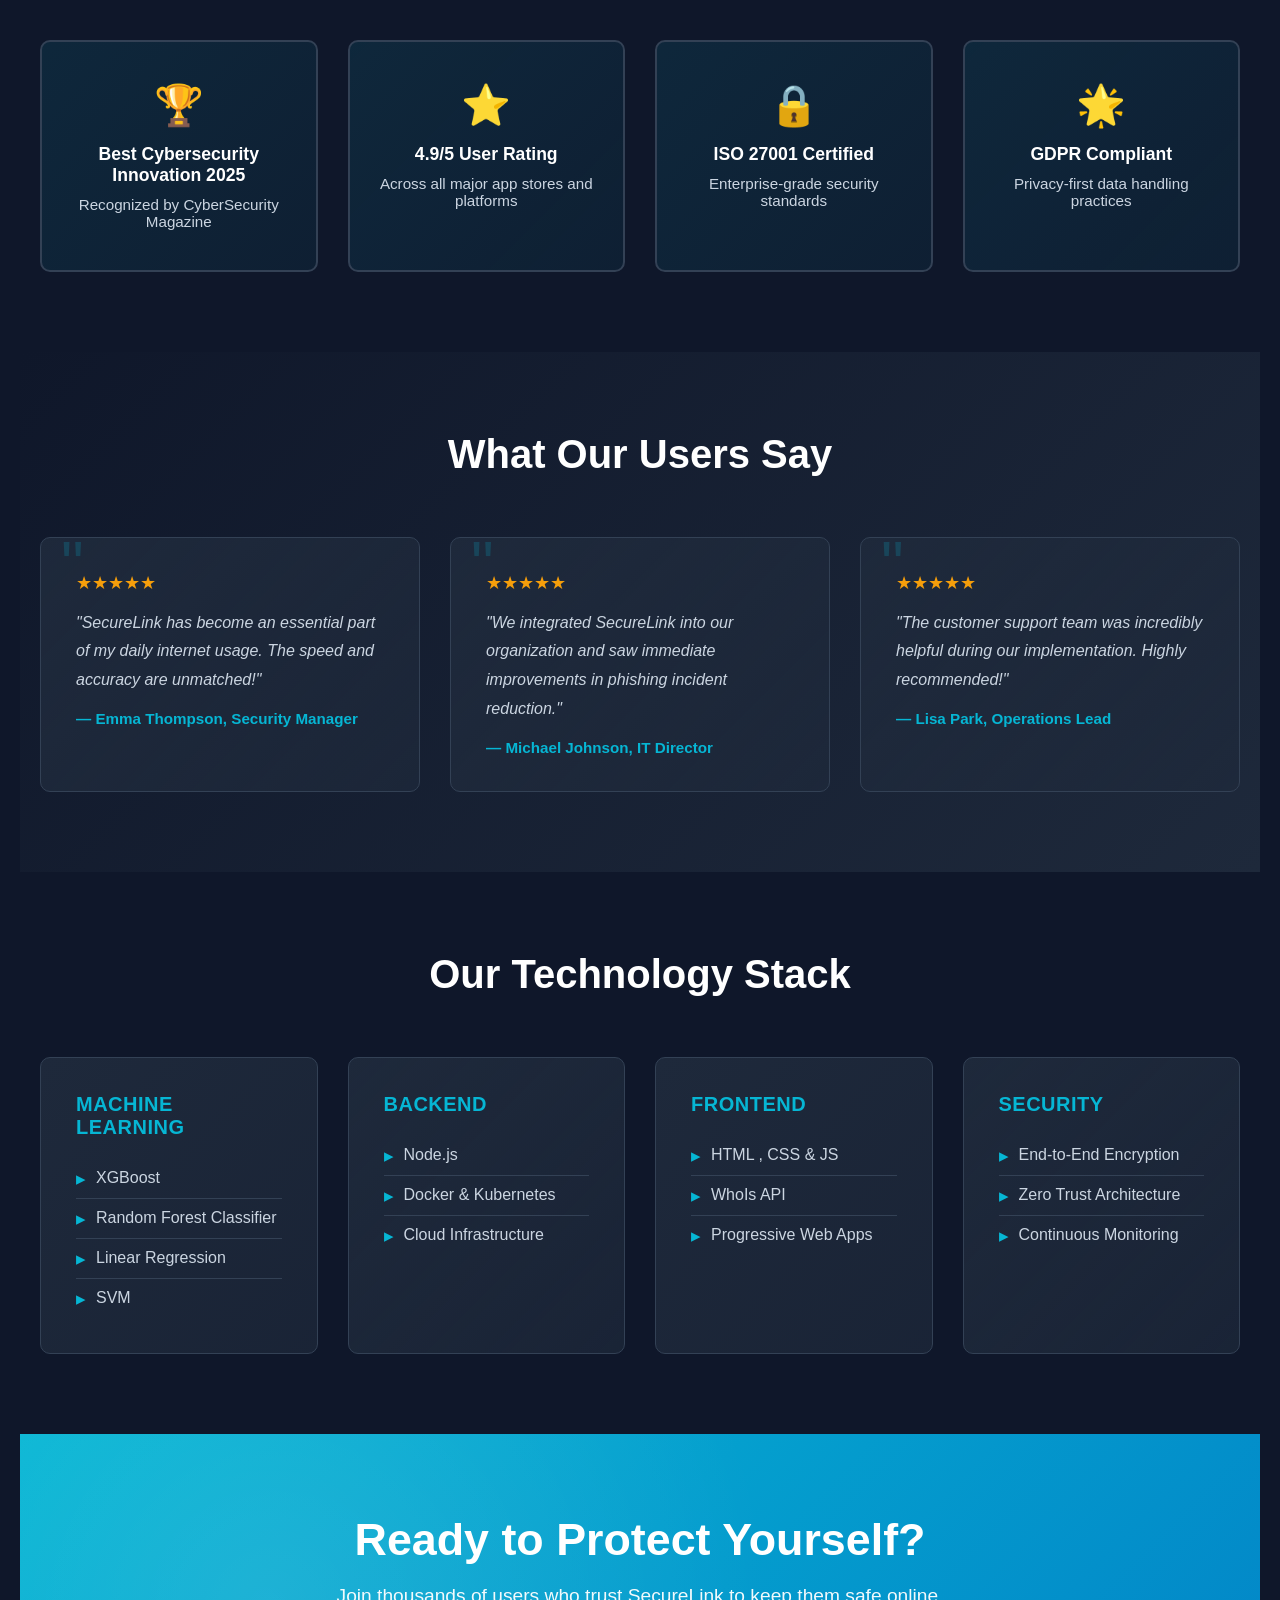
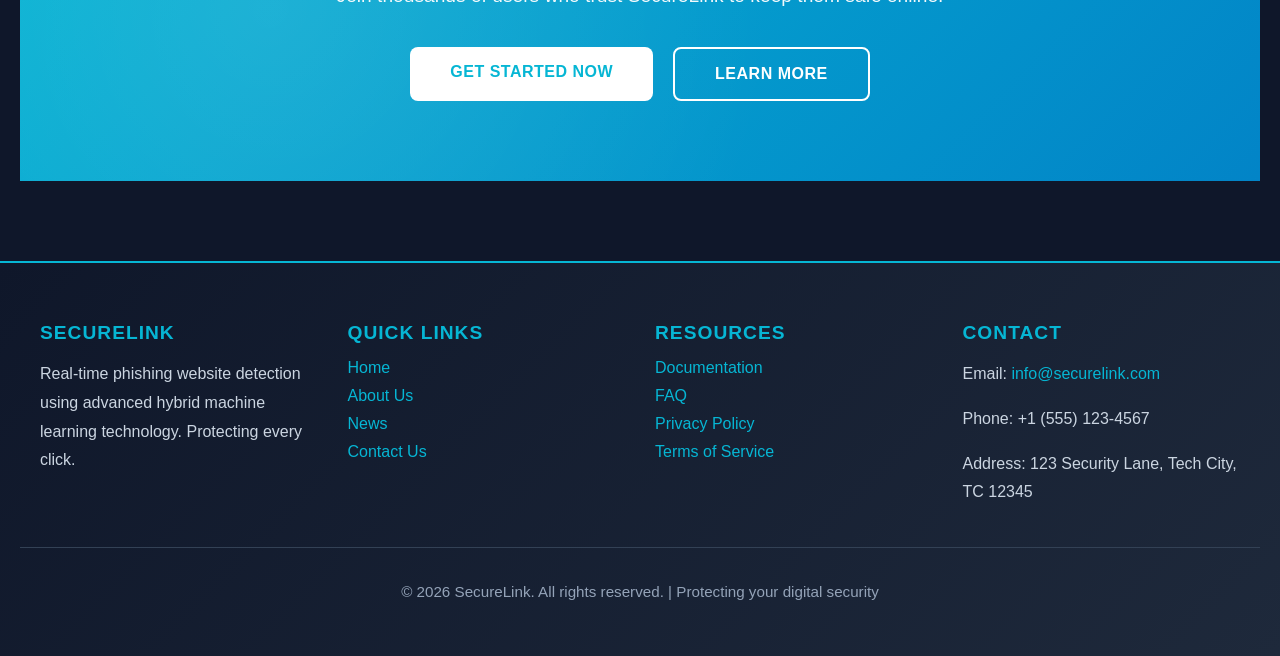
==== commit 46dbb6ee: "mini changes to live me repo" ====
--- a/about.html
+++ b/about.html
@@ -6,7 +6,7 @@
     <meta name="viewport" content="width=device-width, initial-scale=1.0">
     <title>About Us - SecureLink</title>
     <meta name="description" content="Learn about SecureLink's mission to protect users from phishing attacks using advanced machine learning technology.">
-    <link rel="stylesheet" href="css/style.css">
+    <link rel="stylesheet" href="style.css">
 </head>
 <body>
     <header class="site-header">
@@ -343,6 +343,6 @@
         </div>
     </footer>
 
-    <script src="js/Script.js"></script>
+    <script src="Script.js"></script>
 </body>
 </html>
--- a/style.css
+++ b/style.css
@@ -0,0 +1,1923 @@
+:root {
+  --primary-bg: #0F172A;       /* Deep Navy */
+  --secondary-bg: #1E293B;     /* Card Background */
+  --accent-color: #06B6D4;     /* Cyan Accent */
+  --text-color: #F1F5F9;       /* Soft White */
+  --border-color: #334155;     /* Subtle Slate Border */
+
+  --safe-color: #22C55E;       /* Green */
+  --danger-color: #EF4444;     /* Red */
+  --warning-color: #F59E0B;    /* Amber */
+}
+body {
+    margin: 0;
+    padding: 0;
+    background-color: var(--primary-bg);
+    font-family: 'Segoe UI', Tahoma, Geneva, Verdana, sans-serif;
+    color: var(--text-color);
+}
+
+.site-header {
+    display: flex;
+    justify-content: space-between;
+    align-items: center;
+    padding: 10px 20px;
+    background: var(--primary-bg);
+    border-bottom: 2px solid white;
+    box-shadow: 0 2px 10px rgba(230, 226, 226, 0.5);
+    position: relative;
+}
+.nav-toggle {
+    display: none;
+    background: none;
+    border: none;
+    font-size: 1.8em;
+    color: var(--accent-color);
+    cursor: pointer;
+}
+.logo {
+    font-size: 2em;
+    font-weight: bold;
+    letter-spacing: 2px;
+    color: white;
+}
+.main-nav ul {
+    list-style: none;
+    margin: 0;
+    padding: 0;
+    display: flex;
+}
+.main-nav li {
+    margin-left: 20px;
+}
+.main-nav a {
+    text-decoration: none;
+    color: white;
+    position: relative;
+    padding: 5px 0;
+}
+.main-nav a:hover,
+.main-nav a.active {
+    color: var(--accent-color);
+}
+.main-nav a:after {
+    content: '';
+    position: absolute;
+    left: 0;
+    bottom: -2px;
+    width: 100%;
+    height: 2px;
+    background: var(--accent-color);
+    transform: scaleX(0);
+    transform-origin: left;
+    transition: transform 0.3s;
+}
+.main-nav a:hover:after,
+.main-nav a.active:after {
+    transform: scaleX(1);
+}
+
+/* Hero Banner Styles */
+.hero-banner {
+    position: relative;
+    width: 100%;
+    height: 350px;
+    overflow: hidden;
+    margin-bottom: 40px;
+}
+
+.banner-image {
+    width: 100%;
+    height: 100%;
+    object-fit: cover;
+    display: block;
+}
+
+.banner-content {
+    position: absolute;
+    top: 50%;
+    left: 40px;
+    transform: translateY(-50%);
+    text-align: left;
+    z-index: 2;
+    width: auto;
+    max-width: 600px;
+    padding: 40px 0;
+}
+
+.glass-effect {
+    background: transparent;
+    backdrop-filter: none;
+    -webkit-backdrop-filter: none;
+    border: none;
+    border-radius: 0;
+    box-shadow: none;
+}
+
+.banner-content h1 {
+    font-size: 3.5em;
+    margin: 0 0 15px 0;
+    color: white;
+    text-shadow: 0 2px 10px rgba(0, 0, 0, 0.5);
+    font-weight: 700;
+    letter-spacing: 2px;
+}
+
+.banner-content p {
+    font-size: 1.5em;
+    margin: 10px 0;
+    color: var(--accent-color);
+    text-shadow: 0 1px 5px rgba(0, 0, 0, 0.5);
+}
+
+.banner-content .subtitle {
+    font-size: 1.1em;
+    color: #E2E8F0;
+    font-weight: 300;
+    margin-top: 20px;
+}
+
+/* main content */
+.home-page {
+    padding: 20px;
+}
+.search-section {
+    display: flex;
+    max-width: 800px;
+    margin: 40px auto;
+}
+#searchInput {
+    flex: 1;
+    padding: 10px;
+    border: 2px solid white;
+    border-right: none;
+    font-size: 1.2em;
+    background: var(--secondary-bg);
+    color: var(--text-color);
+    box-shadow: 0px 2px 5px rgba(255, 255, 255, 0.2);
+}
+#searchInput:hover,#searchInput:active {
+    border-color: var(--accent-color);
+}
+#scanButton {
+    padding: 10px 20px;
+    border: none;
+    font-weight: 600;
+    background: var(--accent-color);
+    color: white;
+    cursor: pointer;
+    font-size: 1.2em;
+}
+#scanButton:hover {
+    background: var(--accent-color);
+    color: white;
+     box-shadow: 0 0 12px var(--accent-color);
+transition: all 0.3s ease;
+}
+
+.result-section {
+    max-width: 800px;
+    margin: 20px auto;
+    padding: 20px;
+    border: 2px dashed var(--border-color);
+    min-height: 120px;
+    background: var(--secondary-bg);
+    color: var(--text-color);
+    display: none;
+}
+
+.result-section.active {
+    display: block;
+}
+
+/* Scanning Animation */
+.scanning-container {
+    text-align: center;
+    padding: 20px;
+}
+
+.scanning-text {
+    font-size: 1.3em;
+    margin-bottom: 20px;
+    color: var(--accent-color);
+}
+
+.scanning-bar {
+    width: 100%;
+    height: 6px;
+    background: linear-gradient(90deg, transparent, rgba(6, 182, 212, 0.3), transparent);
+    border-radius: 3px;
+    overflow: hidden;
+    margin: 20px 0;
+    position: relative;
+}
+
+.scan-line {
+    height: 100%;
+    width: 40px;
+    background: linear-gradient(90deg, transparent, var(--accent-color), transparent);
+    border-radius: 3px;
+    animation: scanAnimation 2s infinite;
+    box-shadow: 0 0 15px var(--accent-color), 0 0 25px rgba(6, 182, 212, 0.5);
+}
+
+@keyframes scanAnimation {
+    0% {
+        left: -40px;
+    }
+    100% {
+        left: 100%;
+    }
+}
+
+.scanning-status {
+    font-size: 1em;
+    color: #CBD5E1;
+    font-style: italic;
+    margin-top: 15px;
+    animation: pulse 1.5s ease-in-out infinite;
+}
+
+@keyframes pulse {
+    0%, 100% {
+        opacity: 0.7;
+    }
+    50% {
+        opacity: 1;
+    }
+}
+
+.last-searches {
+    max-width: 900px;
+    margin: 40px auto;
+}
+.last-searches table {
+    width: 100%;
+    border-collapse: collapse;
+    display: block;
+    overflow-x: auto;
+    background: var(--secondary-bg);
+    border: 2px solid var(--accent-color);
+    border-radius: 8px;
+    overflow: hidden;
+}
+.last-searches th,
+.last-searches td {
+    border: 1px solid var(--border-color);
+    padding: 15px 30px;
+    text-align: center;
+    min-width: 90px;
+}
+
+.last-searches th {
+    background: linear-gradient(135deg, rgba(6, 182, 212, 0.2), rgba(6, 182, 212, 0.1));
+    font-weight: 600;
+    color: var(--accent-color);
+    font-size: 1.05em;
+    text-transform: uppercase;
+    letter-spacing: 1px;
+}
+
+.last-searches td {
+    color: var(--text-color);
+    border-bottom: 1px solid var(--border-color);
+}
+
+/* Result and Risk Score Badges */
+.risk-badge {
+    padding: 6px 12px;
+    border-radius: 20px;
+    background: linear-gradient(135deg, rgba(59, 130, 246, 0.2), rgba(99, 102, 241, 0.2));
+    color: #93C5FD;
+    font-weight: 600;
+    font-size: 0.9em;
+    border: 1px solid rgba(59, 130, 246, 0.3);
+}
+
+.result-badge {
+    padding: 8px 16px;
+    border-radius: 20px;
+    font-weight: 600;
+    font-size: 0.9em;
+    text-transform: uppercase;
+    letter-spacing: 0.5px;
+    display: inline-block;
+    border: 2px solid;
+}
+
+.result-safe {
+    background: rgba(34, 197, 94, 0.15);
+    color: var(--safe-color);
+    border-color: var(--safe-color);
+    box-shadow: 0 0 10px rgba(34, 197, 94, 0.2);
+}
+
+.result-suspicious {
+    background: rgba(245, 158, 11, 0.15);
+    color: var(--warning-color);
+    border-color: var(--warning-color);
+    box-shadow: 0 0 10px rgba(245, 158, 11, 0.2);
+}
+
+.result-phishing {
+    background: rgba(239, 68, 68, 0.15);
+    color: var(--danger-color);
+    border-color: var(--danger-color);
+    box-shadow: 0 0 10px rgba(239, 68, 68, 0.2);
+}
+
+.report-button {
+    display: block;
+    margin: 30px auto;
+    padding: 10px 30px;
+    border:none;
+    background-color: rgb(221, 20, 20);
+    color:white;
+    font-size: 1.1em;
+    cursor: pointer;
+    font-weight: 600;
+}
+.report-button:hover {
+    background-color: #f50909;
+    color: white;
+    box-shadow: 2px 2px 10px rgba(255, 0, 0, 0.5);
+}
+
+/* Modal Dialog Styles */
+.modal {
+    display: none;
+    position: fixed;
+    z-index: 1000;
+    left: 0;
+    top: 0;
+    width: 100%;
+    height: 100%;
+    background-color: rgba(0, 0, 0, 0.7);
+    animation: fadeIn 0.3s ease;
+}
+
+@keyframes fadeIn {
+    from {
+        opacity: 0;
+    }
+    to {
+        opacity: 1;
+    }
+}
+
+.modal-content {
+    background: linear-gradient(135deg, var(--secondary-bg), var(--primary-bg));
+    margin: 5% auto;
+    padding: 0;
+    border: 2px solid var(--accent-color);
+    border-radius: 12px;
+    width: 90%;
+    max-width: 500px;
+    box-shadow: 0 8px 32px rgba(6, 182, 212, 0.3);
+    animation: slideDown 0.3s ease;
+}
+
+@keyframes slideDown {
+    from {
+        transform: translateY(-50px);
+        opacity: 0;
+    }
+    to {
+        transform: translateY(0);
+        opacity: 1;
+    }
+}
+
+.modal-header {
+    display: flex;
+    justify-content: space-between;
+    align-items: center;
+    padding: 20px;
+    border-bottom: 2px solid var(--accent-color);
+    background: rgba(6, 182, 212, 0.1);
+}
+
+.modal-header h2 {
+    margin: 0;
+    color: var(--accent-color);
+    font-size: 1.5em;
+}
+
+.close-btn {
+    background: none;
+    border: none;
+    color: var(--accent-color);
+    font-size: 2em;
+    cursor: pointer;
+    padding: 0;
+    width: 40px;
+    height: 40px;
+    display: flex;
+    align-items: center;
+    justify-content: center;
+    border-radius: 50%;
+    transition: all 0.3s;
+}
+
+.close-btn:hover {
+    background: rgba(6, 182, 212, 0.2);
+    color: white;
+}
+
+#reportForm {
+    padding: 20px;
+}
+
+.form-group {
+    margin-bottom: 20px;
+    display: flex;
+    flex-direction: column;
+}
+
+.form-group label {
+    color: var(--accent-color);
+    font-weight: 600;
+    margin-bottom: 8px;
+    font-size: 0.95em;
+}
+
+.form-group input,
+.form-group select,
+.form-group textarea {
+    padding: 12px;
+    border: 1px solid var(--border-color);
+    background: rgba(15, 23, 42, 0.5);
+    color: var(--text-color);
+    border-radius: 6px;
+    font-family: inherit;
+    font-size: 0.95em;
+    transition: all 0.3s;
+}
+
+.form-group input:focus,
+.form-group select:focus,
+.form-group textarea:focus {
+    outline: none;
+    border-color: var(--accent-color);
+    background: rgba(15, 23, 42, 0.7);
+    box-shadow: 0 0 10px rgba(6, 182, 212, 0.2);
+}
+
+.modal-buttons {
+    display: flex;
+    gap: 10px;
+    margin-top: 20px;
+}
+
+.btn-cancel,
+.btn-submit {
+    flex: 1;
+    padding: 12px 20px;
+    border: none;
+    border-radius: 6px;
+    font-weight: 600;
+    cursor: pointer;
+    font-size: 0.95em;
+    transition: all 0.3s;
+}
+
+.btn-cancel {
+    background: var(--border-color);
+    color: var(--text-color);
+}
+
+.btn-cancel:hover {
+    background: #475569;
+    box-shadow: 0 4px 12px rgba(0, 0, 0, 0.3);
+}
+
+.btn-submit {
+    background: linear-gradient(135deg, var(--accent-color), #06d9e6);
+    color: var(--primary-bg);
+    font-weight: 700;
+}
+
+.btn-submit:hover {
+    transform: translateY(-2px);
+    box-shadow: 0 6px 20px rgba(6, 182, 212, 0.4);
+}
+
+/* Footer Styles */
+footer {
+    background: linear-gradient(135deg, var(--primary-bg), var(--secondary-bg));
+    border-top: 2px solid var(--accent-color);
+    margin-top: 60px;
+    padding: 40px 20px;
+    color: var(--text-color);
+}
+
+.footer-content {
+    max-width: 1200px;
+    margin: 0 auto;
+    display: grid;
+    grid-template-columns: repeat(auto-fit, minmax(250px, 1fr));
+    gap: 30px;
+}
+
+.footer-section h3 {
+    color: var(--accent-color);
+    margin-bottom: 15px;
+    font-size: 1.2em;
+    text-transform: uppercase;
+    letter-spacing: 1px;
+}
+
+.footer-section p {
+    line-height: 1.8;
+    color: #CBD5E1;
+    margin-bottom: 10px;
+}
+
+.footer-section ul {
+    list-style: none;
+    padding: 0;
+    margin: 0;
+}
+
+.footer-section ul li {
+    margin-bottom: 10px;
+}
+
+.footer-section a {
+    color: var(--accent-color);
+    text-decoration: none;
+    transition: color 0.3s;
+}
+
+.footer-section a:hover {
+    color: #00e6b8;
+    text-decoration: underline;
+}
+
+.footer-bottom {
+    border-top: 1px solid var(--border-color);
+    margin-top: 30px;
+    padding-top: 20px;
+    text-align: center;
+    color: #94A3B8;
+    font-size: 0.95em;
+}
+
+/* responsive adjustments */
+@media (max-width: 768px) {
+    .hero-banner {
+        height: 350px;
+        margin-bottom: 30px;
+    }
+
+    .banner-content {
+        width: auto;
+        max-width: 90%;
+        padding: 30px 0;
+        left: 20px;
+    }
+
+    .banner-content h1 {
+        font-size: 2.5em;
+    }
+
+    .banner-content p {
+        font-size: 1.2em;
+    }
+
+    .banner-content .subtitle {
+        font-size: 0.95em;
+    }
+
+    .search-section {
+        flex-direction: column;
+    }
+    #searchInput {
+        border-right: 2px dashed var(--border-color);
+    }
+    #scanButton {
+        margin-top: 10px;
+    }
+
+    .main-nav ul {
+        flex-direction: column;
+    }
+    .main-nav li {
+        margin: 10px 0;
+    }
+    .nav-toggle {
+        display: block;
+    }
+    .main-nav {
+        display: none;
+        width: 100%;
+        background: var(--primary-bg);
+        position: absolute;
+        top: 60px;
+        left: 0;
+    }
+    .main-nav.open {
+        display: block;
+    }
+}
+
+@media (max-width: 500px) {
+    .logo {
+        font-size: 1.5em;
+    }
+    .report-button {
+        width: 90%;
+    }
+
+    .footer-content {
+        grid-template-columns: 1fr;
+    }
+
+    .footer-section h3 {
+        font-size: 1.1em;
+    }
+
+    footer {
+        padding: 30px 15px;
+    }
+}
+
+/* ==================== ABOUT US PAGE STYLES ==================== */
+
+/* About Hero Section */
+.about-hero {
+    background: linear-gradient(135deg, #06B6D4 0%, #0284C7 100%);
+    padding: 100px 20px;
+    text-align: center;
+    color: white;
+    position: relative;
+    overflow: hidden;
+}
+
+.about-hero::before {
+    content: '';
+    position: absolute;
+    top: 0;
+    left: 0;
+    right: 0;
+    bottom: 0;
+    background: radial-gradient(circle at 20% 50%, rgba(255, 255, 255, 0.1) 0%, transparent 50%),
+                radial-gradient(circle at 80% 80%, rgba(255, 255, 255, 0.05) 0%, transparent 50%);
+    pointer-events: none;
+}
+
+.about-hero-content {
+    position: relative;
+    z-index: 2;
+    max-width: 800px;
+    margin: 0 auto;
+}
+
+.about-hero h1 {
+    font-size: 3.5em;
+    margin: 0 0 20px 0;
+    font-weight: 700;
+    letter-spacing: 1px;
+    text-shadow: 0 2px 10px rgba(0, 0, 0, 0.2);
+}
+
+.hero-subtitle {
+    font-size: 1.8em;
+    margin: 0 0 20px 0;
+    font-weight: 300;
+    opacity: 0.95;
+}
+
+.hero-description {
+    font-size: 1.1em;
+    margin: 0;
+    line-height: 1.8;
+    opacity: 0.9;
+}
+
+/* Mission & Vision Section */
+.mission-vision {
+    background: var(--primary-bg);
+    padding: 80px 20px;
+}
+
+.mission-vision-container {
+    max-width: 1200px;
+    margin: 0 auto;
+    display: grid;
+    grid-template-columns: repeat(auto-fit, minmax(300px, 1fr));
+    gap: 30px;
+}
+
+.mission-card {
+    background: linear-gradient(135deg, var(--secondary-bg), rgba(30, 41, 59, 0.7));
+    padding: 40px 30px;
+    border-radius: 12px;
+    border: 1px solid var(--border-color);
+    text-align: center;
+    transition: all 0.3s ease;
+    position: relative;
+    overflow: hidden;
+}
+
+.mission-card::before {
+    content: '';
+    position: absolute;
+    top: 0;
+    left: -100%;
+    width: 100%;
+    height: 100%;
+    background: linear-gradient(90deg, transparent, rgba(6, 182, 212, 0.1), transparent);
+    transition: left 0.5s ease;
+}
+
+.mission-card:hover {
+    transform: translateY(-8px);
+    border-color: var(--accent-color);
+    box-shadow: 0 12px 30px rgba(6, 182, 212, 0.2);
+}
+
+.mission-card:hover::before {
+    left: 100%;
+}
+
+.card-icon {
+    font-size: 3em;
+    margin-bottom: 15px;
+}
+
+.mission-card h2 {
+    font-size: 1.5em;
+    color: var(--accent-color);
+    margin: 15px 0;
+}
+
+.mission-card p {
+    color: #CBD5E1;
+    line-height: 1.8;
+    margin: 0;
+}
+
+/* Story Section */
+.about-story {
+    background: linear-gradient(135deg, var(--primary-bg), var(--secondary-bg));
+    padding: 80px 20px;
+}
+
+.story-container {
+    max-width: 1200px;
+    margin: 0 auto;
+    display: grid;
+    grid-template-columns: 1fr 1fr;
+    gap: 60px;
+    align-items: center;
+}
+
+.story-content h2 {
+    font-size: 2.5em;
+    color: white;
+    margin: 0 0 30px 0;
+    line-height: 1.2;
+}
+
+.story-content p {
+    color: #CBD5E1;
+    font-size: 1.05em;
+    line-height: 1.8;
+    margin-bottom: 20px;
+}
+
+.story-content p:last-child {
+    margin-bottom: 0;
+}
+
+.story-stats {
+    display: grid;
+    grid-template-columns: repeat(2, 1fr);
+    gap: 20px;
+}
+
+.stat-box {
+    background: linear-gradient(135deg, rgba(6, 182, 212, 0.1), rgba(6, 182, 212, 0.05));
+    padding: 30px;
+    border-radius: 10px;
+    border: 1px solid var(--border-color);
+    text-align: center;
+    transition: all 0.3s ease;
+}
+
+.stat-box:hover {
+    border-color: var(--accent-color);
+    background: linear-gradient(135deg, rgba(6, 182, 212, 0.15), rgba(6, 182, 212, 0.08));
+    transform: translateY(-5px);
+}
+
+.stat-number {
+    font-size: 2.5em;
+    color: var(--accent-color);
+    font-weight: 700;
+    margin-bottom: 8px;
+}
+
+.stat-label {
+    color: #CBD5E1;
+    font-weight: 500;
+}
+
+/* Features Section */
+.about-features {
+    background: var(--primary-bg);
+    padding: 80px 20px;
+}
+
+.features-container {
+    max-width: 1200px;
+    margin: 0 auto;
+}
+
+.features-container h2 {
+    text-align: center;
+    font-size: 2.5em;
+    color: white;
+    margin: 0 0 60px 0;
+}
+
+.features-grid {
+    display: grid;
+    grid-template-columns: repeat(auto-fit, minmax(280px, 1fr));
+    gap: 30px;
+}
+
+.feature-item {
+    background: linear-gradient(135deg, var(--secondary-bg), rgba(30, 41, 59, 0.7));
+    padding: 40px 30px;
+    border-radius: 12px;
+    border: 1px solid var(--border-color);
+    text-align: center;
+    transition: all 0.3s ease;
+    cursor: pointer;
+}
+
+.feature-item:hover {
+    transform: translateY(-8px);
+    border-color: var(--accent-color);
+    box-shadow: 0 15px 35px rgba(6, 182, 212, 0.2);
+    background: linear-gradient(135deg, rgba(6, 182, 212, 0.05), rgba(6, 182, 212, 0.02));
+}
+
+.feature-icon {
+    font-size: 3.5em;
+    margin-bottom: 15px;
+    display: block;
+}
+
+.feature-item h3 {
+    color: var(--accent-color);
+    font-size: 1.3em;
+    margin: 15px 0;
+}
+
+.feature-item p {
+    color: #CBD5E1;
+    line-height: 1.7;
+    margin: 0;
+}
+
+/* Team Section */
+.about-team {
+    background: linear-gradient(135deg, var(--primary-bg), var(--secondary-bg));
+    padding: 80px 20px;
+}
+
+.team-container {
+    max-width: 1200px;
+    margin: 0 auto;
+}
+
+.about-team h2 {
+    text-align: center;
+    font-size: 2.5em;
+    color: white;
+    margin: 0 0 20px 0;
+}
+
+.team-intro {
+    text-align: center;
+    color: #CBD5E1;
+    font-size: 1.1em;
+    margin-bottom: 50px;
+}
+
+.team-grid {
+    display: grid;
+    grid-template-columns: repeat(auto-fit, minmax(240px, 1fr));
+    gap: 30px;
+}
+
+.team-member {
+    background: linear-gradient(135deg, var(--secondary-bg), rgba(30, 41, 59, 0.7));
+    padding: 40px 30px;
+    border-radius: 12px;
+    border: 1px solid var(--border-color);
+    text-align: center;
+    transition: all 0.3s ease;
+}
+
+.team-member:hover {
+    transform: translateY(-10px);
+    border-color: var(--accent-color);
+    box-shadow: 0 16px 40px rgba(6, 182, 212, 0.25);
+}
+
+.member-avatar {
+    font-size: 4em;
+    margin-bottom: 15px;
+    display: block;
+}
+
+.team-member h3 {
+    color: white;
+    font-size: 1.2em;
+    margin: 15px 0 8px 0;
+}
+
+.member-role {
+    color: var(--accent-color);
+    font-weight: 600;
+    margin: 0 0 15px 0;
+    font-size: 0.95em;
+    text-transform: uppercase;
+    letter-spacing: 0.5px;
+}
+
+.member-bio {
+    color: #CBD5E1;
+    line-height: 1.6;
+    margin: 0;
+    font-size: 0.95em;
+}
+
+/* Achievements Section */
+.achievements {
+    background: var(--primary-bg);
+    padding: 80px 20px;
+}
+
+.achievements-container {
+    max-width: 1200px;
+    margin: 0 auto;
+}
+
+.achievements h2 {
+    text-align: center;
+    font-size: 2.5em;
+    color: white;
+    margin: 0 0 60px 0;
+}
+
+.achievements-grid {
+    display: grid;
+    grid-template-columns: repeat(auto-fit, minmax(200px, 1fr));
+    gap: 30px;
+}
+
+.achievement-item {
+    background: linear-gradient(135deg, rgba(6, 182, 212, 0.1), rgba(6, 182, 212, 0.05));
+    padding: 40px 30px;
+    border-radius: 10px;
+    border: 2px solid var(--border-color);
+    text-align: center;
+    transition: all 0.3s ease;
+}
+
+.achievement-item:hover {
+    border-color: var(--accent-color);
+    background: linear-gradient(135deg, rgba(6, 182, 212, 0.15), rgba(6, 182, 212, 0.08));
+    transform: translateY(-5px);
+    box-shadow: 0 10px 25px rgba(6, 182, 212, 0.15);
+}
+
+.achievement-icon {
+    font-size: 2.5em;
+    display: block;
+    margin-bottom: 15px;
+}
+
+.achievement-item h3 {
+    color: white;
+    font-size: 1.1em;
+    margin: 15px 0 10px 0;
+}
+
+.achievement-item p {
+    color: #CBD5E1;
+    margin: 0;
+    font-size: 0.95em;
+}
+
+/* Testimonials Section */
+.testimonials {
+    background: linear-gradient(135deg, var(--primary-bg), var(--secondary-bg));
+    padding: 80px 20px;
+}
+
+.testimonials-container {
+    max-width: 1200px;
+    margin: 0 auto;
+}
+
+.testimonials h2 {
+    text-align: center;
+    font-size: 2.5em;
+    color: white;
+    margin: 0 0 60px 0;
+}
+
+.testimonials-grid {
+    display: grid;
+    grid-template-columns: repeat(auto-fit, minmax(300px, 1fr));
+    gap: 30px;
+}
+
+.testimonial-card {
+    background: linear-gradient(135deg, var(--secondary-bg), rgba(30, 41, 59, 0.7));
+    padding: 35px;
+    border-radius: 10px;
+    border: 1px solid var(--border-color);
+    transition: all 0.3s ease;
+    position: relative;
+}
+
+.testimonial-card::before {
+    content: '"';
+    position: absolute;
+    top: -10px;
+    left: 20px;
+    font-size: 4em;
+    color: var(--accent-color);
+    opacity: 0.2;
+}
+
+.testimonial-card:hover {
+    transform: translateY(-8px);
+    border-color: var(--accent-color);
+    box-shadow: 0 12px 30px rgba(6, 182, 212, 0.2);
+}
+
+.testimonial-rating {
+    color: #F59E0B;
+    font-size: 1.1em;
+    margin-bottom: 15px;
+}
+
+.testimonial-text {
+    color: #CBD5E1;
+    font-size: 1em;
+    line-height: 1.8;
+    margin: 15px 0;
+    font-style: italic;
+}
+
+.testimonial-author {
+    color: var(--accent-color);
+    font-weight: 600;
+    margin: 0;
+    font-size: 0.95em;
+}
+
+/* Technology Stack Section */
+.technology-stack {
+    background: var(--primary-bg);
+    padding: 80px 20px;
+}
+
+.tech-container {
+    max-width: 1200px;
+    margin: 0 auto;
+}
+
+.technology-stack h2 {
+    text-align: center;
+    font-size: 2.5em;
+    color: white;
+    margin: 0 0 60px 0;
+}
+
+.tech-grid {
+    display: grid;
+    grid-template-columns: repeat(auto-fit, minmax(250px, 1fr));
+    gap: 30px;
+}
+
+.tech-item {
+    background: linear-gradient(135deg, var(--secondary-bg), rgba(30, 41, 59, 0.7));
+    padding: 35px;
+    border-radius: 10px;
+    border: 1px solid var(--border-color);
+    transition: all 0.3s ease;
+}
+
+.tech-item:hover {
+    border-color: var(--accent-color);
+    background: linear-gradient(135deg, rgba(6, 182, 212, 0.05), rgba(6, 182, 212, 0.02));
+    transform: translateY(-8px);
+    box-shadow: 0 12px 30px rgba(6, 182, 212, 0.15);
+}
+
+.tech-item h3 {
+    color: var(--accent-color);
+    font-size: 1.25em;
+    margin: 0 0 20px 0;
+    text-transform: uppercase;
+    letter-spacing: 0.5px;
+}
+
+.tech-item ul {
+    list-style: none;
+    padding: 0;
+    margin: 0;
+}
+
+.tech-item li {
+    color: #CBD5E1;
+    padding: 8px 0;
+    border-bottom: 1px solid var(--border-color);
+    display: flex;
+    align-items: center;
+}
+
+.tech-item li:last-child {
+    border-bottom: none;
+}
+
+.tech-item li::before {
+    content: '▸';
+    color: var(--accent-color);
+    margin-right: 10px;
+    font-size: 1.2em;
+}
+
+/* CTA Section */
+.about-cta {
+    background: linear-gradient(135deg, var(--accent-color), #0284C7);
+    padding: 80px 20px;
+    text-align: center;
+    position: relative;
+    overflow: hidden;
+}
+
+.about-cta::before {
+    content: '';
+    position: absolute;
+    top: 0;
+    left: 0;
+    right: 0;
+    bottom: 0;
+    background: radial-gradient(circle at 20% 50%, rgba(255, 255, 255, 0.1) 0%, transparent 50%);
+    pointer-events: none;
+}
+
+.cta-content {
+    position: relative;
+    z-index: 2;
+    max-width: 800px;
+    margin: 0 auto;
+    color: white;
+}
+
+.cta-content h2 {
+    font-size: 2.8em;
+    margin: 0 0 20px 0;
+    font-weight: 700;
+}
+
+.cta-content p {
+    font-size: 1.2em;
+    margin-bottom: 40px;
+    opacity: 0.95;
+}
+
+.cta-buttons {
+    display: flex;
+    gap: 20px;
+    justify-content: center;
+    flex-wrap: wrap;
+}
+
+.cta-btn {
+    padding: 16px 40px;
+    border-radius: 8px;
+    font-weight: 600;
+    font-size: 1em;
+    text-decoration: none;
+    transition: all 0.3s ease;
+    text-transform: uppercase;
+    letter-spacing: 0.5px;
+    cursor: pointer;
+    display: inline-block;
+    border: none;
+}
+
+.cta-btn-primary {
+    background: white;
+    color: var(--accent-color);
+}
+
+.cta-btn-primary:hover {
+    transform: translateY(-3px);
+    box-shadow: 0 10px 25px rgba(0, 0, 0, 0.3);
+}
+
+.cta-btn-secondary {
+    background: transparent;
+    color: white;
+    border: 2px solid white;
+}
+
+.cta-btn-secondary:hover {
+    background: rgba(255, 255, 255, 0.1);
+    transform: translateY(-3px);
+}
+
+/* Responsive Design for About Page */
+@media (max-width: 992px) {
+    .about-hero h1 {
+        font-size: 2.5em;
+    }
+
+    .hero-subtitle {
+        font-size: 1.4em;
+    }
+
+    .story-container {
+        grid-template-columns: 1fr;
+        gap: 40px;
+    }
+
+    .story-content h2 {
+        font-size: 2em;
+    }
+
+    .cta-content h2 {
+        font-size: 2.2em;
+    }
+}
+
+@media (max-width: 768px) {
+    .about-hero {
+        padding: 60px 20px;
+    }
+
+    .about-hero h1 {
+        font-size: 2em;
+    }
+
+    .hero-subtitle {
+        font-size: 1.2em;
+    }
+
+    .mission-vision {
+        padding: 60px 20px;
+    }
+
+    .mission-vision-container {
+        grid-template-columns: 1fr;
+    }
+
+    .about-story {
+        padding: 60px 20px;
+    }
+
+    .story-stats {
+        grid-template-columns: repeat(2, 1fr);
+    }
+
+    .about-features {
+        padding: 60px 20px;
+    }
+
+    .features-grid {
+        grid-template-columns: 1fr;
+    }
+
+    .about-team {
+        padding: 60px 20px;
+    }
+
+    .team-grid {
+        grid-template-columns: repeat(2, 1fr);
+    }
+
+    .achievements {
+        padding: 60px 20px;
+    }
+
+    .achievements-grid {
+        grid-template-columns: repeat(2, 1fr);
+    }
+
+    .testimonials {
+        padding: 60px 20px;
+    }
+
+    .testimonials-grid {
+        grid-template-columns: 1fr;
+    }
+
+    .technology-stack {
+        padding: 60px 20px;
+    }
+
+    .tech-grid {
+        grid-template-columns: repeat(2, 1fr);
+    }
+
+    .about-cta {
+        padding: 60px 20px;
+    }
+
+    .cta-content h2 {
+        font-size: 1.8em;
+    }
+
+    .cta-buttons {
+        flex-direction: column;
+    }
+
+    .cta-btn {
+        width: 100%;
+    }
+}
+
+@media (max-width: 500px) {
+    .about-hero h1 {
+        font-size: 1.8em;
+    }
+
+    .hero-subtitle {
+        font-size: 1.1em;
+    }
+
+    .hero-description {
+        font-size: 1em;
+    }
+
+    .story-content h2 {
+        font-size: 1.6em;
+    }
+
+    .story-content p {
+        font-size: 0.95em;
+    }
+
+    .story-stats {
+        grid-template-columns: 1fr;
+    }
+
+    .features-container h2,
+    .about-team h2,
+    .achievements h2,
+    .testimonials h2,
+    .technology-stack h2 {
+        font-size: 1.8em;
+    }
+
+    .mission-card {
+        padding: 25px 20px;
+    }
+
+    .stat-box {
+        padding: 20px;
+    }
+
+    .stat-number {
+        font-size: 2em;
+    }
+
+    .feature-item,
+    .team-member,
+    .testimonial-card,
+    .tech-item {
+        padding: 25px 20px;
+    }
+
+    .team-grid {
+        grid-template-columns: 1fr;
+    }
+
+    .achievements-grid {
+        grid-template-columns: 1fr;
+    }
+
+    .tech-grid {
+        grid-template-columns: 1fr;
+    }
+
+    .cta-content h2 {
+        font-size: 1.5em;
+    }
+
+    .cta-content p {
+        font-size: 1em;
+    }
+}
+
+/* ==================== CONTACT PAGE STYLES ==================== */
+
+/* Contact Hero Section */
+.contact-hero {
+    background: linear-gradient(135deg, var(--primary-bg), var(--secondary-bg));
+    padding: 80px 20px;
+    text-align: center;
+    border-bottom: 2px solid var(--accent-color);
+    margin-bottom: 60px;
+}
+
+.contact-hero-content h1 {
+    font-size: 3em;
+    margin: 0 0 20px 0;
+    color: white;
+    text-shadow: 0 2px 10px rgba(0, 0, 0, 0.3);
+}
+
+.contact-hero-content p {
+    font-size: 1.2em;
+    color: #CBD5E1;
+    margin: 0;
+}
+
+/* Contact Container */
+.contact-container {
+    max-width: 1200px;
+    margin: 0 auto 60px;
+    padding: 0 20px;
+}
+
+.contact-form-wrapper {
+    display: grid;
+    grid-template-columns: 2fr 1fr;
+    gap: 40px;
+}
+
+/* Contact Form Section */
+.contact-form-section h2 {
+    font-size: 1.8em;
+    color: white;
+    margin: 0 0 30px 0;
+    padding-bottom: 15px;
+    border-bottom: 2px solid var(--accent-color);
+}
+
+.contact-form {
+    display: flex;
+    flex-direction: column;
+    gap: 20px;
+}
+
+.form-row {
+    display: grid;
+    grid-template-columns: 1fr 1fr;
+    gap: 20px;
+}
+
+.form-group {
+    display: flex;
+    flex-direction: column;
+}
+
+.form-group.full-width {
+    grid-column: 1 / -1;
+}
+
+.form-group.checkbox {
+    flex-direction: row;
+    align-items: center;
+    margin: 10px 0;
+}
+
+.form-group.checkbox input {
+    width: 18px;
+    height: 18px;
+    margin-right: 10px;
+    cursor: pointer;
+    accent-color: var(--accent-color);
+}
+
+.form-group.checkbox label {
+    margin: 0;
+    cursor: pointer;
+    font-weight: 400;
+}
+
+.form-group label {
+    color: var(--accent-color);
+    font-weight: 600;
+    margin-bottom: 10px;
+    font-size: 0.95em;
+    text-transform: uppercase;
+    letter-spacing: 0.5px;
+}
+
+.form-group input,
+.form-group select,
+.form-group textarea {
+    padding: 14px 16px;
+    border: 2px solid var(--border-color);
+    background: rgba(15, 23, 42, 0.6);
+    color: var(--text-color);
+    border-radius: 8px;
+    font-family: inherit;
+    font-size: 0.95em;
+    transition: all 0.3s ease;
+}
+
+.form-group input:focus,
+.form-group select:focus,
+.form-group textarea:focus {
+    outline: none;
+    border-color: var(--accent-color);
+    background: rgba(15, 23, 42, 0.8);
+    box-shadow: 0 0 15px rgba(6, 182, 212, 0.3);
+}
+
+.form-group input.input-error,
+.form-group textarea.input-error {
+    border-color: var(--danger-color);
+    background: rgba(239, 68, 68, 0.05);
+}
+
+.form-group input.input-error:focus,
+.form-group textarea.input-error:focus {
+    box-shadow: 0 0 15px rgba(239, 68, 68, 0.3);
+}
+
+.form-group textarea {
+    resize: vertical;
+    min-height: 150px;
+    font-family: inherit;
+}
+
+.error-message {
+    color: var(--danger-color);
+    font-size: 0.85em;
+    margin-top: 6px;
+    display: none;
+    animation: slideDown 0.3s ease;
+}
+
+.character-count {
+    font-size: 0.85em;
+    color: #94A3B8;
+    margin-top: 6px;
+    text-align: right;
+}
+
+/* Alert Messages */
+.alert-message {
+    padding: 16px;
+    border-radius: 8px;
+    margin: 20px 0;
+    display: none;
+    animation: slideDown 0.3s ease;
+    border-left: 4px solid var(--safe-color);
+    background: rgba(34, 197, 94, 0.1);
+    color: var(--safe-color);
+}
+
+.alert-message.alert-error {
+    border-left-color: var(--danger-color);
+    background: rgba(239, 68, 68, 0.1);
+    color: var(--danger-color);
+}
+
+.alert-message strong {
+    display: block;
+    margin-bottom: 8px;
+}
+
+/* Form Buttons */
+.form-buttons {
+    display: flex;
+    gap: 15px;
+    margin-top: 10px;
+}
+
+.btn-submit,
+.btn-reset {
+    padding: 14px 28px;
+    border: none;
+    border-radius: 8px;
+    font-weight: 600;
+    font-size: 0.95em;
+    cursor: pointer;
+    transition: all 0.3s ease;
+    text-transform: uppercase;
+    letter-spacing: 0.5px;
+    flex: 1;
+}
+
+.btn-submit {
+    background: linear-gradient(135deg, var(--accent-color), #00d9e6);
+    color: var(--primary-bg);
+}
+
+.btn-submit:hover:not(:disabled) {
+    transform: translateY(-3px);
+    box-shadow: 0 8px 20px rgba(6, 182, 212, 0.4);
+}
+
+.btn-submit:disabled {
+    opacity: 0.7;
+    cursor: not-allowed;
+}
+
+.btn-reset {
+    background: var(--border-color);
+    color: var(--text-color);
+}
+
+.btn-reset:hover {
+    background: #475569;
+    transform: translateY(-2px);
+}
+
+/* Contact Info Section */
+.contact-info-section h2 {
+    font-size: 1.8em;
+    color: white;
+    margin: 0 0 30px 0;
+    padding-bottom: 15px;
+    border-bottom: 2px solid var(--accent-color);
+}
+
+.contact-info-card {
+    background: linear-gradient(135deg, rgba(30, 41, 59, 0.5), rgba(15, 23, 42, 0.5));
+    padding: 25px;
+    border-radius: 10px;
+    border: 1px solid var(--border-color);
+    margin-bottom: 20px;
+    transition: all 0.3s ease;
+}
+
+.contact-info-card:hover {
+    border-color: var(--accent-color);
+    box-shadow: 0 8px 20px rgba(6, 182, 212, 0.2);
+    transform: translateY(-3px);
+}
+
+.info-icon {
+    font-size: 2.5em;
+    margin-bottom: 10px;
+}
+
+.contact-info-card h3 {
+    color: var(--accent-color);
+    margin: 0 0 12px 0;
+    font-size: 1.1em;
+}
+
+.contact-info-card p {
+    margin: 6px 0;
+    color: #CBD5E1;
+    line-height: 1.6;
+}
+
+.contact-info-card a {
+    color: var(--accent-color);
+    text-decoration: none;
+    transition: color 0.3s;
+}
+
+.contact-info-card a:hover {
+    color: #00e6b8;
+    text-decoration: underline;
+}
+
+.availability {
+    font-size: 0.9em;
+    color: #94A3B8;
+    font-style: italic;
+    margin-top: 8px;
+}
+
+.btn-chat {
+    background: var(--accent-color);
+    color: var(--primary-bg);
+    border: none;
+    padding: 10px 16px;
+    border-radius: 6px;
+    font-weight: 600;
+    cursor: pointer;
+    font-size: 0.9em;
+    margin-top: 10px;
+    transition: all 0.3s;
+}
+
+.btn-chat:hover {
+    background: #00d9e6;
+    transform: translateY(-2px);
+    box-shadow: 0 4px 12px rgba(6, 182, 212, 0.3);
+}
+
+/* Social Links */
+.social-links {
+    margin-top: 30px;
+    padding-top: 30px;
+    border-top: 1px solid var(--border-color);
+}
+
+.social-links h3 {
+    color: var(--accent-color);
+    margin: 0 0 15px 0;
+}
+
+.social-icons {
+    display: flex;
+    gap: 15px;
+}
+
+.social-icons a {
+    width: 45px;
+    height: 45px;
+    display: flex;
+    align-items: center;
+    justify-content: center;
+    background: rgba(6, 182, 212, 0.1);
+    border: 2px solid var(--accent-color);
+    border-radius: 50%;
+    color: var(--accent-color);
+    text-decoration: none;
+    font-weight: 600;
+    transition: all 0.3s;
+}
+
+.social-icons a:hover {
+    background: var(--accent-color);
+    color: var(--primary-bg);
+    transform: scale(1.1);
+}
+
+/* Map Section */
+.map-section {
+    background: linear-gradient(135deg, var(--primary-bg), var(--secondary-bg));
+    padding: 60px 20px;
+    margin-bottom: 60px;
+    border-top: 2px solid var(--accent-color);
+    border-bottom: 2px solid var(--accent-color);
+}
+
+.map-section h2 {
+    text-align: center;
+    font-size: 2em;
+    color: white;
+    margin: 0 0 40px 0;
+}
+
+.map-container {
+    max-width: 1000px;
+    margin: 0 auto;
+    border-radius: 10px;
+    overflow: hidden;
+    box-shadow: 0 8px 30px rgba(6, 182, 212, 0.2);
+}
+
+.map-container iframe {
+    border-radius: 10px;
+}
+
+/* FAQ Section */
+.faq-section {
+    max-width: 900px;
+    margin: 0 auto 60px;
+    padding: 0 20px;
+}
+
+.faq-section h2 {
+    text-align: center;
+    font-size: 2em;
+    color: white;
+    margin: 0 0 40px 0;
+}
+
+.faq-container {
+    display: flex;
+    flex-direction: column;
+    gap: 15px;
+}
+
+.faq-item {
+    background: linear-gradient(135deg, rgba(30, 41, 59, 0.5), rgba(15, 23, 42, 0.5));
+    border: 1px solid var(--border-color);
+    border-radius: 8px;
+    overflow: hidden;
+    transition: all 0.3s ease;
+}
+
+.faq-item.active {
+    border-color: var(--accent-color);
+    box-shadow: 0 6px 20px rgba(6, 182, 212, 0.15);
+}
+
+.faq-question {
+    width: 100%;
+    padding: 20px;
+    background: transparent;
+    border: none;
+    color: var(--text-color);
+    font-size: 1em;
+    font-weight: 600;
+    cursor: pointer;
+    display: flex;
+    justify-content: space-between;
+    align-items: center;
+    transition: all 0.3s;
+}
+
+.faq-question:hover {
+    background: rgba(6, 182, 212, 0.05);
+    color: var(--accent-color);
+}
+
+.faq-icon {
+    color: var(--accent-color);
+    font-size: 1.5em;
+    transition: transform 0.3s;
+}
+
+.faq-item.active .faq-icon {
+    transform: rotate(45deg);
+}
+
+.faq-answer {
+    max-height: 0;
+    overflow: hidden;
+    transition: max-height 0.3s ease;
+}
+
+.faq-item.active .faq-answer {
+    max-height: 200px;
+}
+
+.faq-answer p {
+    padding: 0 20px 20px 20px;
+    margin: 0;
+    color: #CBD5E1;
+    line-height: 1.8;
+}
+
+/* Responsive Design */
+@media (max-width: 768px) {
+    .contact-hero-content h1 {
+        font-size: 2em;
+    }
+
+    .contact-form-wrapper {
+        grid-template-columns: 1fr;
+    }
+
+    .form-row {
+        grid-template-columns: 1fr;
+    }
+
+    .form-buttons {
+        flex-direction: column;
+    }
+
+    .contact-form-section h2,
+    .contact-info-section h2 {
+        font-size: 1.4em;
+    }
+
+    .map-section h2,
+    .faq-section h2 {
+        font-size: 1.5em;
+    }
+}
+
+@media (max-width: 500px) {
+    .contact-hero {
+        padding: 50px 15px;
+    }
+
+    .contact-hero-content h1 {
+        font-size: 1.5em;
+    }
+
+    .contact-hero-content p {
+        font-size: 1em;
+    }
+
+    .contact-container {
+        margin-bottom: 40px;
+    }
+
+    .form-group input,
+    .form-group select,
+    .form-group textarea {
+        font-size: 16px;
+    }
+
+    .map-container iframe {
+        height: 300px !important;
+    }
+}
